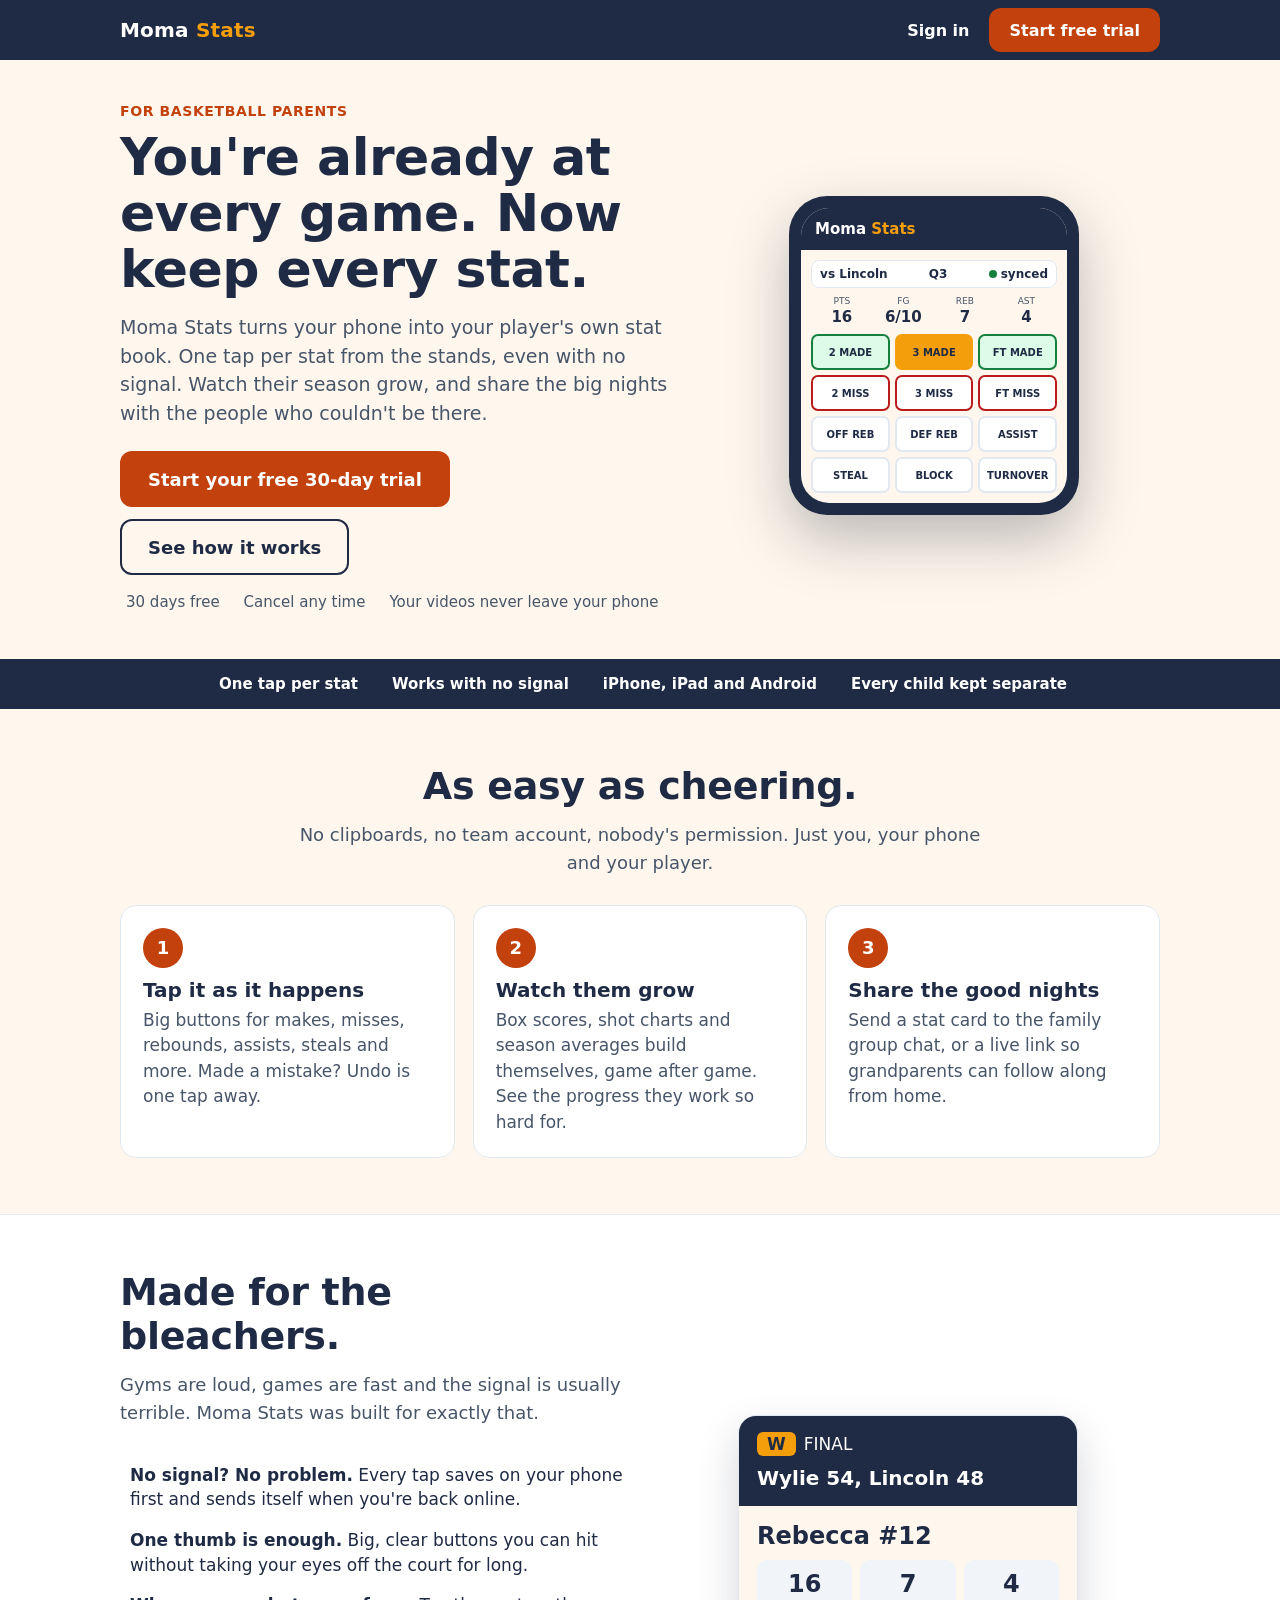
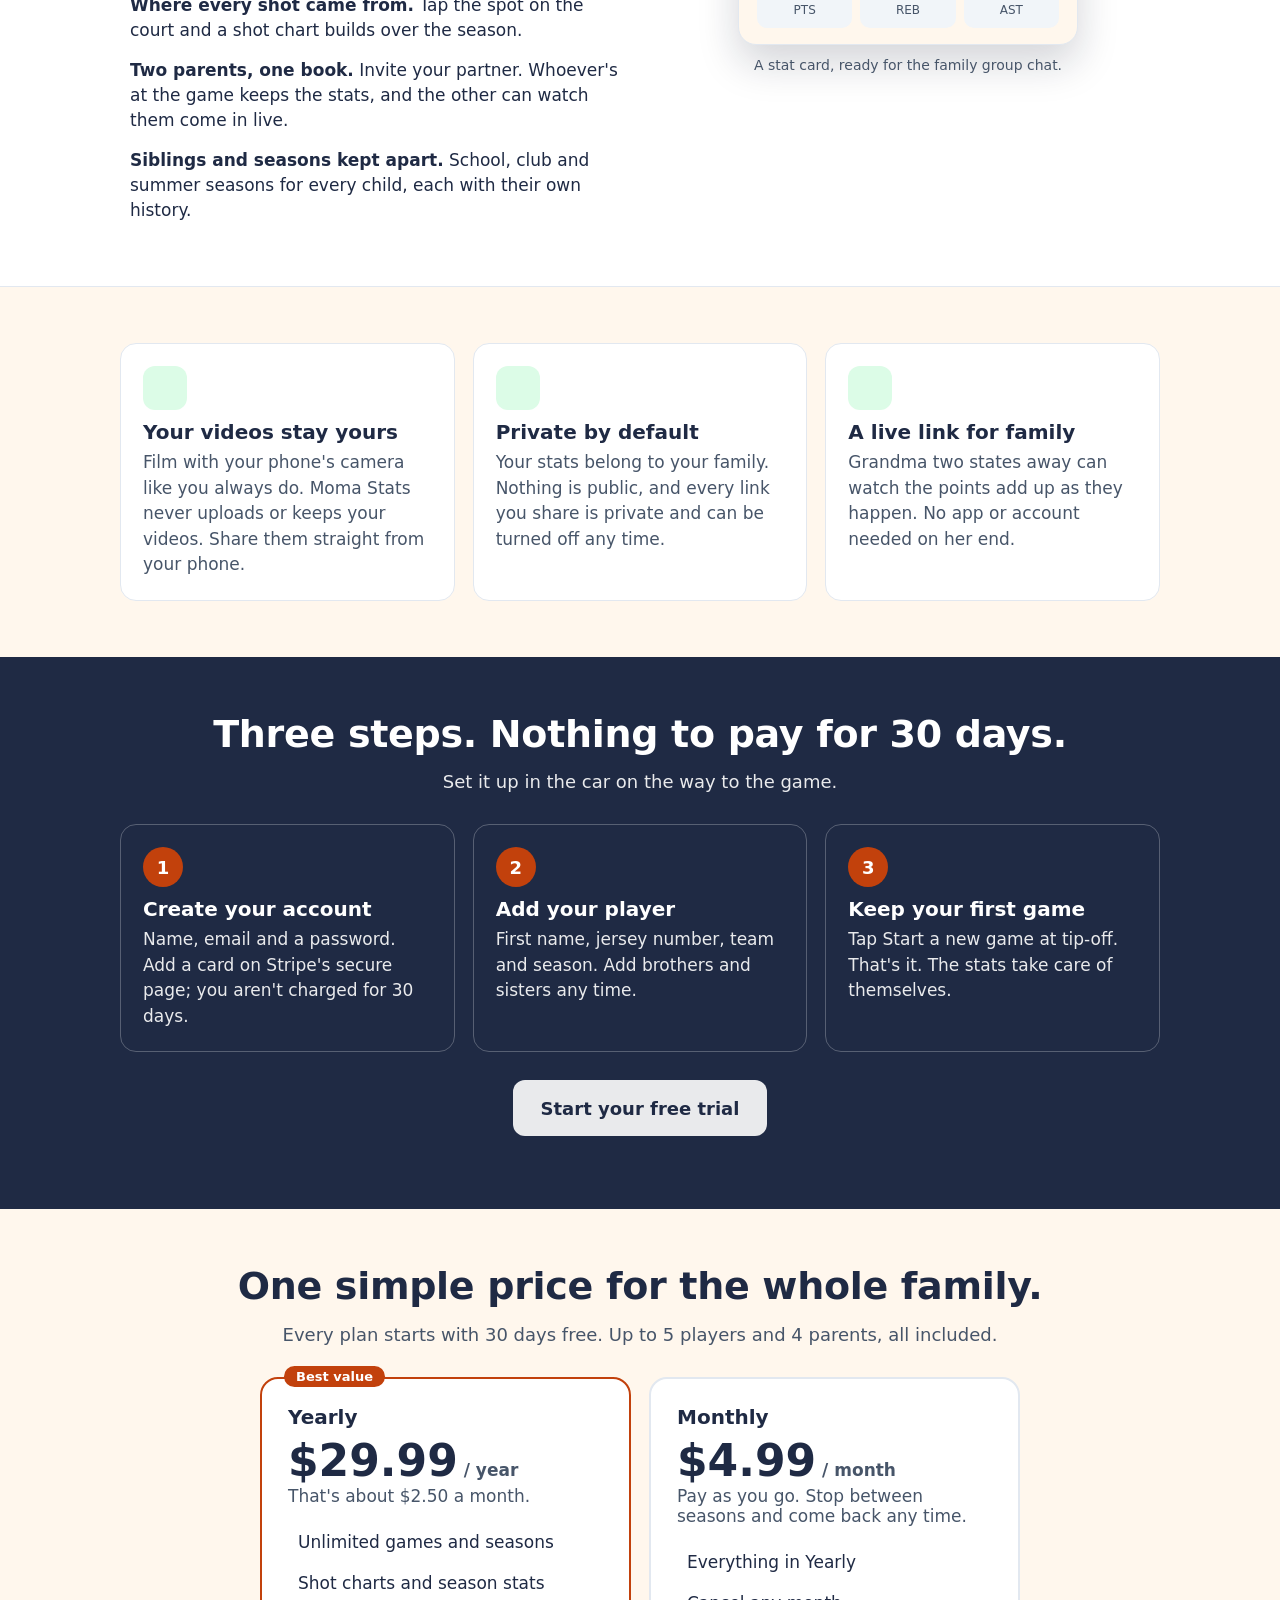
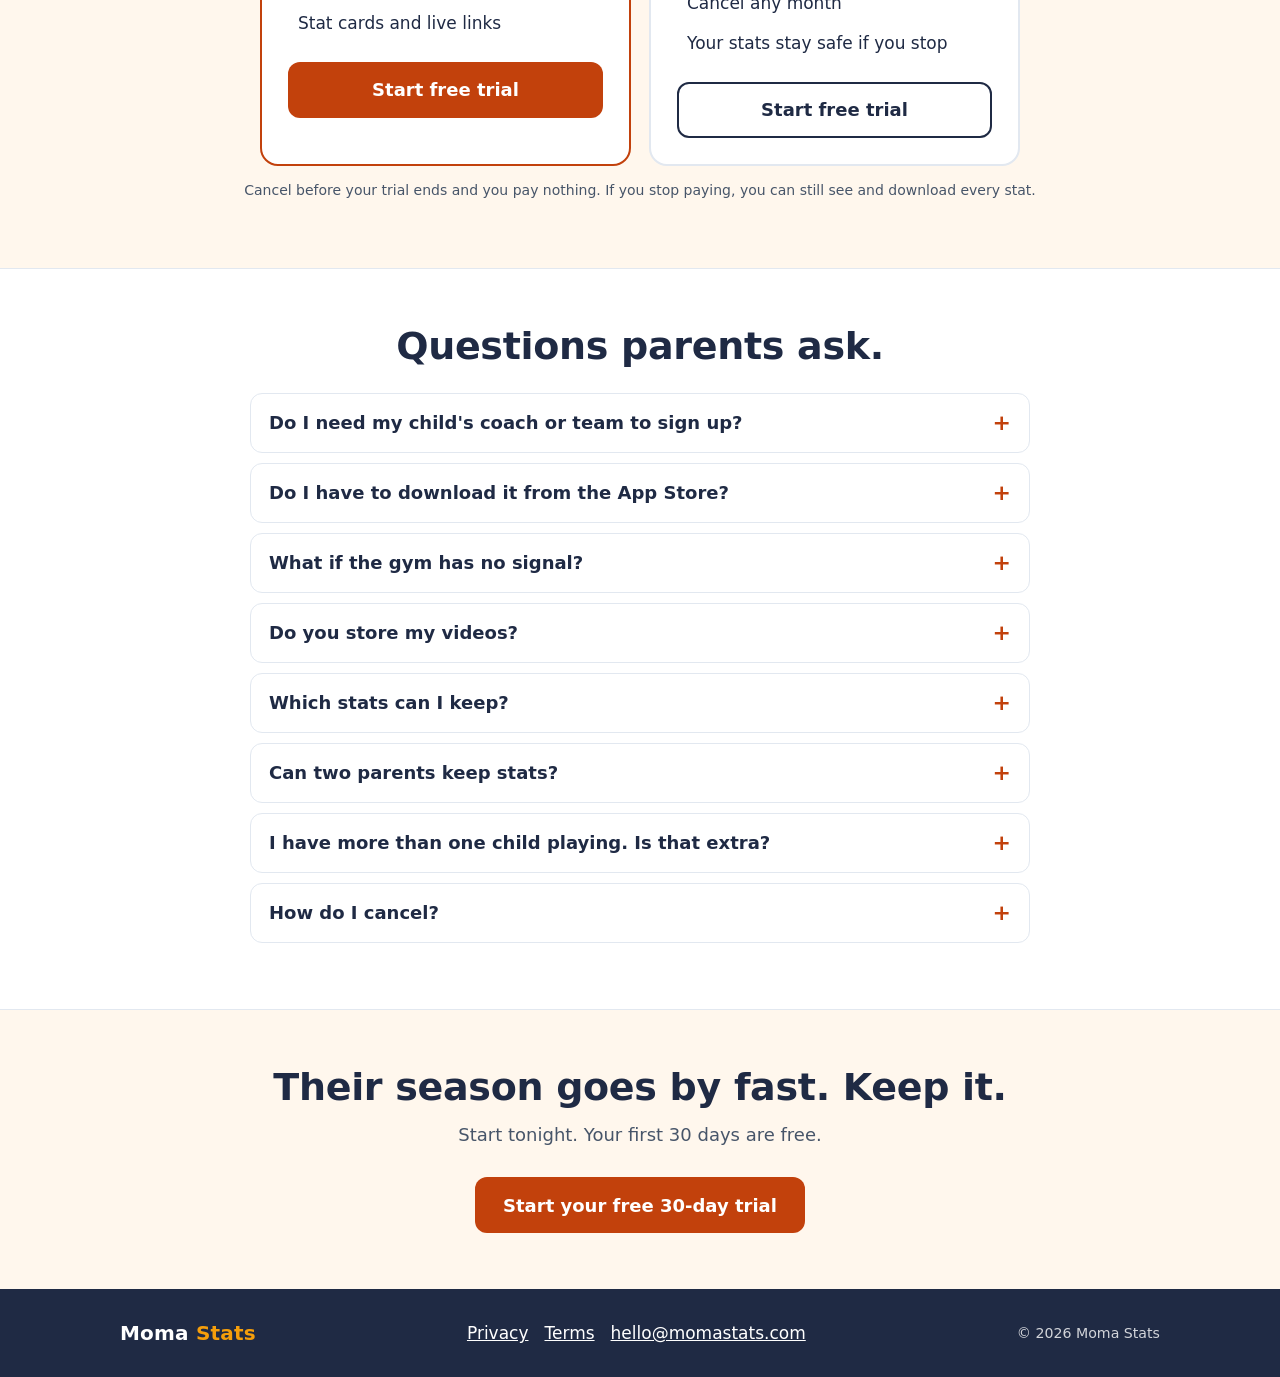
==== index.html @ ce0cec4e "Moma Stats sales page (pre-launch)" ====
<!doctype html>
<html lang="en">
<head>
  <meta charset="utf-8">
  <meta name="viewport" content="width=device-width, initial-scale=1, viewport-fit=cover">
  <title>Moma Stats - your player's basketball stats, kept from the stands</title>
  <meta name="description" content="Keep your player's basketball stats from the stands with one tap per stat, even with no signal. Watch their season grow and share the big nights with family. 30 days free.">
  <meta name="theme-color" content="#1F2A44">
  <meta property="og:title" content="Moma Stats - every game, every bucket, kept from the stands">
  <meta property="og:description" content="One tap per stat, works with no signal, and your videos never leave your phone. 30 days free.">
  <meta property="og:image" content="icons/icon-512.png">
  <link rel="icon" href="icons/icon.svg" type="image/svg+xml">
  <link rel="apple-touch-icon" href="icons/icon-180.png">
  <link rel="stylesheet" href="assets/bootstrap-icons/bootstrap-icons.css">
  <link id="msTheme" rel="stylesheet" href="css/theme-moma.css">
  <link rel="stylesheet" href="css/moma.css">
  <link rel="stylesheet" href="css/landing.css">
</head>
<body class="lp">
  
  <header class="lp-top">
    <div class="lp-wrap">
      <a class="ms-brand" href="index.html">Moma <span>Stats</span></a>
      <a class="lp-signin" href="soon.html">Sign in</a>
      <a class="lp-btn lp-btn-primary lp-trial" href="soon.html">Start free trial</a>
    </div>
  </header>

  <section class="lp-hero">
    <div class="lp-wrap lp-hero-grid">
      <div>
        <span class="lp-eyebrow">For basketball parents</span>
        <h1>You're already at every game. Now keep every stat.</h1>
        <p class="lp-sub">Moma Stats turns your phone into your player's own stat book. One tap per stat from the stands, even with no signal. Watch their season grow, and share the big nights with the people who couldn't be there.</p>
        <div class="lp-actions">
          <a class="lp-btn lp-btn-primary" href="soon.html">Start your free 30-day trial</a>
          <a class="lp-btn lp-btn-ghost" href="#how">See how it works</a>
        </div>
        <div class="lp-trust">
          <span><i class="bi bi-check-circle-fill"></i> 30 days free</span>
          <span><i class="bi bi-check-circle-fill"></i> Cancel any time</span>
          <span><i class="bi bi-check-circle-fill"></i> Your videos never leave your phone</span>
        </div>
      </div>
      <div aria-hidden="true">
        <div class="lp-phone">
          <div class="lp-screen">
            <div class="lp-bar">Moma <span>Stats</span></div>
            <div class="lp-in">
              <div class="lp-head"><span>vs Lincoln</span><span>Q3</span><span><i></i>synced</span></div>
              <div class="lp-line">
                <div><small>PTS</small><b>16</b></div><div><small>FG</small><b>6/10</b></div>
                <div><small>REB</small><b>7</b></div><div><small>AST</small><b>4</b></div>
              </div>
              <div class="lp-keys">
                <span class="m">2 MADE</span><span class="m hit">3 MADE</span><span class="m">FT MADE</span>
                <span class="x">2 MISS</span><span class="x">3 MISS</span><span class="x">FT MISS</span>
                <span>OFF REB</span><span>DEF REB</span><span>ASSIST</span>
                <span>STEAL</span><span>BLOCK</span><span>TURNOVER</span>
              </div>
            </div>
          </div>
        </div>
      </div>
    </div>
  </section>

  <section class="lp-strip" aria-label="Highlights">
    <div class="lp-wrap">
      <span><i class="bi bi-hand-index-thumb"></i>One tap per stat</span>
      <span><i class="bi bi-wifi-off"></i>Works with no signal</span>
      <span><i class="bi bi-phone"></i>iPhone, iPad and Android</span>
      <span><i class="bi bi-people"></i>Every child kept separate</span>
    </div>
  </section>

  <section class="lp-section" id="how">
    <div class="lp-wrap lp-center">
      <h2 class="lp-h2">As easy as cheering.</h2>
      <p class="lp-lead">No clipboards, no team account, nobody's permission. Just you, your phone and your player.</p>
      <div class="lp-grid3" style="text-align:left">
        <div class="lp-card"><span class="lp-num">1</span><h3>Tap it as it happens</h3><p>Big buttons for makes, misses, rebounds, assists, steals and more. Made a mistake? Undo is one tap away.</p></div>
        <div class="lp-card"><span class="lp-num">2</span><h3>Watch them grow</h3><p>Box scores, shot charts and season averages build themselves, game after game. See the progress they work so hard for.</p></div>
        <div class="lp-card"><span class="lp-num">3</span><h3>Share the good nights</h3><p>Send a stat card to the family group chat, or a live link so grandparents can follow along from home.</p></div>
      </div>
    </div>
  </section>

  <section class="lp-section lp-fog">
    <div class="lp-wrap lp-split">
      <div>
        <h2 class="lp-h2">Made for the bleachers.</h2>
        <p class="lp-lead">Gyms are loud, games are fast and the signal is usually terrible. Moma Stats was built for exactly that.</p>
        <ul class="lp-checks">
          <li><i class="bi bi-check-lg"></i><span><b>No signal? No problem.</b> Every tap saves on your phone first and sends itself when you're back online.</span></li>
          <li><i class="bi bi-check-lg"></i><span><b>One thumb is enough.</b> Big, clear buttons you can hit without taking your eyes off the court for long.</span></li>
          <li><i class="bi bi-check-lg"></i><span><b>Where every shot came from.</b> Tap the spot on the court and a shot chart builds over the season.</span></li>
          <li><i class="bi bi-check-lg"></i><span><b>Two parents, one book.</b> Invite your partner. Whoever's at the game keeps the stats, and the other can watch them come in live.</span></li>
          <li><i class="bi bi-check-lg"></i><span><b>Siblings and seasons kept apart.</b> School, club and summer seasons for every child, each with their own history.</span></li>
        </ul>
      </div>
      <div aria-hidden="true">
        <div class="lp-statcard">
          <div class="top"><span class="w">W</span>FINAL<div class="score">Wylie 54, Lincoln 48</div></div>
          <div class="body">
            <div class="name">Rebecca #12</div>
            <div class="tiles"><div><b>16</b><small>PTS</small></div><div><b>7</b><small>REB</small></div><div><b>4</b><small>AST</small></div></div>
          </div>
        </div>
        <p class="ms-small ms-muted lp-center" style="margin-top:12px">A stat card, ready for the family group chat.</p>
      </div>
    </div>
  </section>

  <section class="lp-section">
    <div class="lp-wrap lp-grid3">
      <div class="lp-card"><span class="lp-icon"><i class="bi bi-camera-video-off"></i></span><h3>Your videos stay yours</h3><p>Film with your phone's camera like you always do. Moma Stats never uploads or keeps your videos. Share them straight from your phone.</p></div>
      <div class="lp-card"><span class="lp-icon"><i class="bi bi-lock"></i></span><h3>Private by default</h3><p>Your stats belong to your family. Nothing is public, and every link you share is private and can be turned off any time.</p></div>
      <div class="lp-card"><span class="lp-icon"><i class="bi bi-broadcast"></i></span><h3>A live link for family</h3><p>Grandma two states away can watch the points add up as they happen. No app or account needed on her end.</p></div>
    </div>
  </section>

  <section class="lp-section lp-dark">
    <div class="lp-wrap lp-center">
      <h2 class="lp-h2">Three steps. Nothing to pay for 30 days.</h2>
      <p class="lp-lead">Set it up in the car on the way to the game.</p>
      <div class="lp-grid3" style="text-align:left">
        <div class="lp-card" style="background:transparent;border-color:rgba(255,255,255,.25)"><span class="lp-num">1</span><h3>Create your account</h3><p>Name, email and a password. Add a card on Stripe's secure page; you aren't charged for 30 days.</p></div>
        <div class="lp-card" style="background:transparent;border-color:rgba(255,255,255,.25)"><span class="lp-num">2</span><h3>Add your player</h3><p>First name, jersey number, team and season. Add brothers and sisters any time.</p></div>
        <div class="lp-card" style="background:transparent;border-color:rgba(255,255,255,.25)"><span class="lp-num">3</span><h3>Keep your first game</h3><p>Tap Start a new game at tip-off. That's it. The stats take care of themselves.</p></div>
      </div>
      <p style="margin-top:28px"><a class="lp-btn lp-btn-light" href="soon.html">Start your free trial</a></p>
    </div>
  </section>

  <section class="lp-section" id="pricing">
    <div class="lp-wrap lp-center">
      <h2 class="lp-h2">One simple price for the whole family.</h2>
      <p class="lp-lead">Every plan starts with 30 days free. Up to 5 players and 4 parents, all included.</p>
      <div class="lp-plans" style="text-align:left">
        <div class="lp-plan best">
          <span class="tag">Best value</span>
          <h3 style="margin:0;font-size:20px;font-weight:800">Yearly</h3>
          <p class="price">$29.99<small> / year</small></p>
          <p class="per">That's about $2.50 a month.</p>
          <ul class="lp-checks">
            <li><i class="bi bi-check-lg"></i>Unlimited games and seasons</li>
            <li><i class="bi bi-check-lg"></i>Shot charts and season stats</li>
            <li><i class="bi bi-check-lg"></i>Stat cards and live links</li>
          </ul>
          <a class="lp-btn lp-btn-primary" href="soon.html">Start free trial</a>
        </div>
        <div class="lp-plan">
          <h3 style="margin:0;font-size:20px;font-weight:800">Monthly</h3>
          <p class="price">$4.99<small> / month</small></p>
          <p class="per">Pay as you go. Stop between seasons and come back any time.</p>
          <ul class="lp-checks">
            <li><i class="bi bi-check-lg"></i>Everything in Yearly</li>
            <li><i class="bi bi-check-lg"></i>Cancel any month</li>
            <li><i class="bi bi-check-lg"></i>Your stats stay safe if you stop</li>
          </ul>
          <a class="lp-btn lp-btn-ghost" href="soon.html">Start free trial</a>
        </div>
      </div>
      <p class="ms-small ms-muted" style="margin-top:16px">Cancel before your trial ends and you pay nothing. If you stop paying, you can still see and download every stat.</p>
    </div>
  </section>

  <section class="lp-section lp-fog" id="faq">
    <div class="lp-wrap">
      <h2 class="lp-h2 lp-center">Questions parents ask.</h2>
      <div class="lp-faq" style="margin-top:24px">
        <details><summary>Do I need my child's coach or team to sign up?</summary><p>No. Moma Stats is your family's own record of your player. There's no team account, and nothing goes to the team or the coach unless you choose to share it.</p></details>
        <details><summary>Do I have to download it from the App Store?</summary><p>No. Open momastats.com on your phone and add it to your home screen; it then opens like any other app, on iPhone, iPad and Android. We show you how, step by step, when you sign up.</p></details>
        <details><summary>What if the gym has no signal?</summary><p>Keep tapping. Every stat saves on your phone right away and sends itself as soon as you're back online. You can even start a new game with no signal.</p></details>
        <details><summary>Do you store my videos?</summary><p>Never. Your videos stay on your phone. When you want to share one, it goes straight from your phone to whoever you send it to. You can also paste a link to a video you posted on your own YouTube.</p></details>
        <details><summary>Which stats can I keep?</summary><p>Points, made and missed 2s, 3s and free throws, where each shot came from, offensive and defensive rebounds, assists, steals, blocks, turnovers and fouls. Moma Stats works out the percentages and season averages for you.</p></details>
        <details><summary>Can two parents keep stats?</summary><p>Yes. Invite your partner, or a grandparent, at no extra cost. One phone keeps the stats at each game so nothing is counted twice, and everyone else can watch live.</p></details>
        <details><summary>I have more than one child playing. Is that extra?</summary><p>No. Up to 5 players are included, each with their own seasons and history.</p></details>
        <details><summary>How do I cancel?</summary><p>Any time, from Account in the menu; it takes about a minute. Cancel during the free trial and you're never charged.</p></details>
      </div>
    </div>
  </section>

  <section class="lp-section lp-center">
    <div class="lp-wrap">
      <h2 class="lp-h2">Their season goes by fast. Keep it.</h2>
      <p class="lp-lead">Start tonight. Your first 30 days are free.</p>
      <a class="lp-btn lp-btn-primary" href="soon.html">Start your free 30-day trial</a>
    </div>
  </section>

  <footer class="lp-footer">
    <div class="lp-wrap">
      <span class="ms-brand">Moma <span>Stats</span></span>
      <div class="links">
        <a href="privacy.html">Privacy</a>
        <a href="terms.html">Terms</a>
        <a href="mailto:hello@momastats.com">hello@momastats.com</a>
      </div>
      <small>&copy; 2026 Moma Stats</small>
    </div>
  </footer>

</body>
</html>
---- css/theme-moma.css ----
:root {
  --ms-ink: #1F2A44;          
  --ms-on-ink: #FFFFFF;
  --ms-primary: #C2410C;      
  --ms-on-primary: #FFFFFF;
  --ms-made: #15803D;         
  --ms-made-soft: #DCFCE7;
  --ms-miss: #B91C1C;         
  --ms-miss-soft: #FFFFFF;
  --ms-accent: #F59E0B;       
  --ms-on-accent: #1F2A44;
  --ms-bg: #FFF7ED;           
  --ms-surface: #FFFFFF;      
  --ms-muted: #475569;        
  --ms-line: #E2E8F0;         
  --ms-tool: #F1F5F9;         
  --ms-court: #FDF2E4;        
  --ms-court-line: #9A6B3F;   
  --ms-font: "Segoe UI", system-ui, -apple-system, Roboto, Arial, sans-serif;
}
---- css/moma.css ----
html { -webkit-text-size-adjust: 100%; }
body {
  font-family: var(--ms-font);
  font-size: 17px;
  background: var(--ms-bg);
  color: var(--ms-ink);
  margin: 0;
  min-height: 100vh;
  padding-bottom: env(safe-area-inset-bottom);
}
a { color: var(--ms-primary); }


.ms-header {
  position: sticky; top: 0; z-index: 20;
  background: var(--ms-ink); color: var(--ms-on-ink);
  display: flex; align-items: center; gap: 12px;
  padding: calc(10px + env(safe-area-inset-top)) 16px 10px;
}
.ms-brand { font-weight: 700; font-size: 20px; letter-spacing: 0.2px; color: var(--ms-on-ink); text-decoration: none; }
.ms-brand span { color: var(--ms-accent); }
.ms-header .ms-spacer { flex: 1; }
.ms-header button, .ms-header a.ms-icon {
  background: transparent; border: 0; color: var(--ms-on-ink); font-size: 22px; padding: 4px 6px; line-height: 1;
}


.ms-sticky { position: sticky; top: 0; z-index: 20; }
.ms-sticky .ms-header { position: static; }
.ms-pickbar {
  background: var(--ms-surface); border-bottom: 1px solid var(--ms-line);
  padding: 8px 16px; display: flex; gap: 10px; justify-content: center;
}
.ms-pickbar > div { flex: 1; max-width: 344px; }
.ms-pickbar label { display: block; font-size: 12px; font-weight: 600; color: var(--ms-muted); margin-bottom: 2px; }
.ms-pickbar select, .ms-pickbar .ms-pickname {
  width: 100%; min-height: 44px; font-size: 17px; font-weight: 700; padding: 6px 10px;
  border: 1px solid var(--ms-line); border-radius: 10px; background: var(--ms-surface); color: var(--ms-ink);
}
.ms-pickbar .ms-pickname { display: flex; align-items: center; }


.ms-main { max-width: 720px; margin: 0 auto; padding: 16px; }
.ms-card {
  background: var(--ms-surface); border: 1px solid var(--ms-line); border-radius: 12px;
  padding: 16px; margin-bottom: 16px;
}
.ms-card h2 { font-size: 19px; font-weight: 700; margin: 0 0 12px; }
.ms-muted { color: var(--ms-muted); }
.ms-small { font-size: 14px; }


.ms-btn {
  display: inline-flex; align-items: center; justify-content: center; gap: 8px;
  min-height: 56px; padding: 0 20px; border-radius: 10px; border: 2px solid transparent;
  font-size: 17px; font-weight: 700; cursor: pointer; text-decoration: none; width: 100%;
  background: var(--ms-primary); color: var(--ms-on-primary);
}
.ms-btn:disabled { opacity: 0.55; }
.ms-btn-quiet { background: var(--ms-tool); color: var(--ms-ink); border-color: var(--ms-line); }
.ms-btn-ink { background: var(--ms-ink); color: var(--ms-on-ink); }
.ms-field { margin-bottom: 14px; }
.ms-field label { display: block; font-weight: 600; margin-bottom: 6px; }
.ms-field input, .ms-field select {
  width: 100%; min-height: 52px; font-size: 17px; padding: 10px 12px;
  border: 1px solid var(--ms-line); border-radius: 10px; background: var(--ms-surface); color: var(--ms-ink);
}
.ms-field input:focus, .ms-field select:focus { outline: 3px solid var(--ms-accent); outline-offset: 1px; }
.ms-check { display: flex; align-items: center; gap: 12px; min-height: 48px; font-weight: 600; }
.ms-check input { width: 22px; height: 22px; flex: none; }
.ms-error { color: var(--ms-miss); font-weight: 600; margin: 8px 0; min-height: 1em; }
.ms-row { display: flex; gap: 12px; }
.ms-row > * { flex: 1; }


.ms-list { list-style: none; padding: 0; margin: 0; }
.ms-list li { border-top: 1px solid var(--ms-line); }
.ms-list li:first-child { border-top: 0; }
.ms-list a, .ms-list button.ms-li {
  display: flex; align-items: center; gap: 12px; width: 100%; min-height: 60px;
  padding: 8px 4px; text-decoration: none; color: var(--ms-ink); background: none; border: 0; text-align: left; font-size: 17px;
}
.ms-list .ms-li-main { flex: 1; }
.ms-list .ms-li-sub { display: block; font-size: 14px; color: var(--ms-muted); }
.ms-chip {
  display: inline-block; font-size: 13px; font-weight: 700; padding: 2px 8px; border-radius: 999px;
  background: var(--ms-tool); color: var(--ms-ink);
}
.ms-chip-live { background: var(--ms-accent); color: var(--ms-on-accent); }
.ms-chip-win { background: var(--ms-made); color: var(--ms-on-primary); }
.ms-chip-loss { background: var(--ms-muted); color: var(--ms-on-primary); }


.ms-gamelist { max-height: 610px; overflow-y: auto; -webkit-overflow-scrolling: touch; overscroll-behavior: contain; }
.ms-search { width: 100%; min-height: 48px; font-size: 17px; padding: 8px 12px; margin-bottom: 8px;
  border: 1px solid var(--ms-line); border-radius: 10px; background: var(--ms-surface); color: var(--ms-ink); }


.ms-stats { width: 100%; border-collapse: collapse; font-size: 15px; }
.ms-stats th, .ms-stats td { padding: 8px 6px; border-bottom: 1px solid var(--ms-line); text-align: right; }
.ms-stats th:first-child, .ms-stats td:first-child { text-align: left; }
.ms-stats th { color: var(--ms-muted); font-weight: 600; font-size: 13px; }
.ms-tiles { display: grid; grid-template-columns: repeat(3, 1fr); gap: 8px; }
.ms-tile { background: var(--ms-tool); border-radius: 10px; padding: 10px 8px; text-align: center; }
.ms-tile b { display: block; font-size: 22px; }
.ms-tile span { font-size: 13px; color: var(--ms-muted); }


body.ms-game { overscroll-behavior: none; touch-action: manipulation; user-select: none; -webkit-user-select: none; }
.ms-game .ms-main { padding: 10px 12px; }
.ms-gamehead {
  display: flex; align-items: center; gap: 10px; background: var(--ms-surface);
  border: 1px solid var(--ms-line); border-radius: 10px; padding: 10px 12px; margin-bottom: 8px;
}
.ms-gamehead .ms-opp { font-weight: 700; flex: 1; }
.ms-gamehead .ms-q { font-weight: 700; }
.ms-sync { display: inline-flex; align-items: center; gap: 6px; font-size: 14px; color: var(--ms-muted); }
.ms-sync i { width: 10px; height: 10px; border-radius: 50%; display: inline-block; background: var(--ms-made); }
.ms-sync.ms-waiting i { background: var(--ms-accent); }
.ms-liveline { display: grid; grid-template-columns: repeat(6, 1fr); text-align: center; margin: 4px 0 8px; }
.ms-liveline div { border-left: 1px solid var(--ms-line); padding: 2px 0; }
.ms-liveline div:first-child { border-left: 0; }
.ms-liveline span { display: block; font-size: 12px; color: var(--ms-muted); }
.ms-liveline b { font-size: 19px; }
.ms-lastaction {
  display: flex; align-items: center; gap: 10px; border: 1px solid var(--ms-line); background: var(--ms-surface);
  border-radius: 10px; padding: 6px 6px 6px 12px; margin-bottom: 10px; min-height: 52px;
}
.ms-lastaction span { flex: 1; font-size: 16px; }
.ms-lastaction button { min-height: 40px; width: auto; padding: 0 16px; font-size: 16px; }
.ms-grid { display: grid; grid-template-columns: repeat(3, 1fr); gap: 8px; }
.ms-grid button {
  min-height: 64px; border-radius: 10px; font-size: 16px; font-weight: 800; letter-spacing: 0.3px;
  border: 2px solid var(--ms-line); background: var(--ms-surface); color: var(--ms-ink);
  transition: transform 60ms ease-out;
}
.ms-grid button.ms-made { background: var(--ms-made-soft); border-color: var(--ms-made); }
.ms-grid button.ms-miss { background: var(--ms-miss-soft); border-color: var(--ms-miss); }
.ms-grid button.ms-tool { background: var(--ms-tool); font-size: 14px; }
.ms-grid button.ms-flash { transform: scale(0.95); background: var(--ms-accent); color: var(--ms-on-accent); }
.ms-readonly-note { background: var(--ms-accent); color: var(--ms-on-accent); border-radius: 10px; padding: 10px 12px; margin-bottom: 10px; font-weight: 600; }


.ms-sheet-back { position: fixed; inset: 0; background: rgba(15, 23, 42, 0.45); z-index: 40; display: none; }
.ms-sheet {
  position: fixed; left: 0; right: 0; bottom: 0; z-index: 41; background: var(--ms-surface);
  border-radius: 16px 16px 0 0; padding: 12px 16px calc(16px + env(safe-area-inset-bottom));
  max-width: 560px; margin: 0 auto; display: none;
}
.ms-sheet.ms-open, .ms-sheet-back.ms-open { display: block; }
.ms-sheet .ms-saved { background: var(--ms-made-soft); border: 2px solid var(--ms-made); border-radius: 8px; text-align: center; font-weight: 700; padding: 6px; }
.ms-sheet p { text-align: center; margin: 8px 0; }
.ms-court { width: 100%; height: auto; display: block; touch-action: none; }
.ms-court .ms-floor { fill: var(--ms-court); }
.ms-court .ms-lines { fill: none; stroke: var(--ms-court-line); stroke-width: 2; }
.ms-court .ms-shot-made { fill: var(--ms-made); }
.ms-court .ms-shot-miss { fill: none; stroke: var(--ms-miss); stroke-width: 3; }
---- css/landing.css ----
.lp { --lp-max: 1080px; overflow-x: hidden; }

.lp *, .lp *::before, .lp *::after { box-sizing: border-box; }
.lp h1, .lp h2, .lp h3 { overflow-wrap: break-word; }
.lp-wrap { max-width: var(--lp-max); margin: 0 auto; padding: 0 20px; }


.lp-top { position: sticky; top: 0; z-index: 30; background: var(--ms-ink); }
.lp-top .lp-wrap { display: flex; align-items: center; gap: 12px; min-height: 60px; padding-top: env(safe-area-inset-top); }
.lp-top .ms-brand { flex: 1; }
.lp-top a.lp-signin { color: var(--ms-on-ink); text-decoration: none; font-weight: 600; font-size: 16px; padding: 8px; }
.lp-top a.lp-trial { display: none; }
@media (min-width: 720px) {
  .lp-top a.lp-trial { display: inline-flex; width: auto; min-height: 44px; padding: 0 18px; font-size: 16px; }
}


.lp-btn { display: inline-flex; align-items: center; justify-content: center; gap: 8px; min-height: 56px; padding: 0 26px;
  border-radius: 12px; font-size: 18px; font-weight: 800; text-decoration: none; border: 2px solid transparent; }
.lp-btn-primary { background: var(--ms-primary); color: var(--ms-on-primary); }
.lp-btn-ghost { background: transparent; color: var(--ms-ink); border-color: var(--ms-ink); }
.lp-btn-light { background: var(--ms-surface); color: var(--ms-ink); }


.lp-hero { padding: 40px 0 48px; }
.lp-hero-grid { display: grid; gap: 36px; align-items: center; }
@media (min-width: 900px) { .lp-hero-grid { grid-template-columns: 1.1fr 0.9fr; } }
.lp-eyebrow { display: inline-block; font-size: 14px; font-weight: 800; letter-spacing: 0.6px; text-transform: uppercase;
  color: var(--ms-primary); margin-bottom: 10px; }
.lp-hero h1 { font-size: clamp(34px, 6vw, 52px); line-height: 1.08; font-weight: 800; margin: 0 0 16px; letter-spacing: -0.5px; }
.lp-hero p.lp-sub { font-size: 19px; line-height: 1.5; color: var(--ms-muted); margin: 0 0 24px; max-width: 34em; }
.lp-actions { display: flex; flex-wrap: wrap; gap: 12px; }
.lp-trust { display: flex; flex-wrap: wrap; gap: 8px 18px; margin-top: 18px; font-size: 15px; color: var(--ms-muted); }
.lp-trust span { display: inline-flex; align-items: center; gap: 6px; }
.lp-trust i { color: var(--ms-made); }


.lp-phone { width: 290px; max-width: 100%; margin: 0 auto; background: var(--ms-ink); border-radius: 38px; padding: 12px;
  box-shadow: 0 24px 60px rgba(15, 23, 42, 0.28); }
.lp-screen { background: var(--ms-bg); border-radius: 28px; overflow: hidden; }
.lp-screen .lp-bar { background: var(--ms-ink); color: var(--ms-on-ink); font-weight: 800; font-size: 15px; padding: 12px 14px; }
.lp-screen .lp-bar span { color: var(--ms-accent); }
.lp-screen .lp-in { padding: 10px; }
.lp-head { display: flex; justify-content: space-between; align-items: center; background: var(--ms-surface); border: 1px solid var(--ms-line);
  border-radius: 8px; padding: 6px 8px; font-size: 12px; font-weight: 700; }
.lp-head i { display: inline-block; width: 8px; height: 8px; border-radius: 50%; background: var(--ms-made); margin-right: 4px; }
.lp-line { display: grid; grid-template-columns: repeat(4, 1fr); text-align: center; margin: 8px 0; }
.lp-line small { display: block; font-size: 9px; color: var(--ms-muted); }
.lp-line b { font-size: 15px; }
.lp-keys { display: grid; grid-template-columns: repeat(3, 1fr); gap: 5px; }
.lp-keys span { display: flex; align-items: center; justify-content: center; min-height: 36px; border-radius: 7px; font-size: 10px; font-weight: 800;
  border: 2px solid var(--ms-line); background: var(--ms-surface); }
.lp-keys .m { background: var(--ms-made-soft); border-color: var(--ms-made); }
.lp-keys .x { border-color: var(--ms-miss); }
.lp-keys .hit { background: var(--ms-accent); border-color: var(--ms-accent); }


.lp-strip { background: var(--ms-ink); color: var(--ms-on-ink); }
.lp-strip .lp-wrap { display: flex; flex-wrap: wrap; justify-content: center; gap: 10px 28px; padding-top: 16px; padding-bottom: 16px; font-weight: 700; font-size: 15px; }
.lp-strip i { color: var(--ms-accent); margin-right: 6px; }


.lp-section { padding: 56px 0; }
.lp-fog { background: var(--ms-surface); border-top: 1px solid var(--ms-line); border-bottom: 1px solid var(--ms-line); }
.lp-dark { background: var(--ms-ink); color: var(--ms-on-ink); }
.lp-dark .lp-muted, .lp-dark p, .lp-dark .lp-card p, .lp-dark .lp-lead { color: var(--ms-on-ink); opacity: 0.9; }
.lp-h2 { font-size: clamp(28px, 4.5vw, 38px); line-height: 1.15; font-weight: 800; margin: 0 0 12px; letter-spacing: -0.3px; }
.lp-lead { font-size: 18px; line-height: 1.55; color: var(--ms-muted); max-width: 40em; margin: 0 0 28px; }
.lp-center { text-align: center; }
.lp-center .lp-lead { margin-left: auto; margin-right: auto; }

.lp-grid3 { display: grid; gap: 18px; }
@media (min-width: 760px) { .lp-grid3 { grid-template-columns: repeat(3, 1fr); } }
.lp-grid2 { display: grid; gap: 18px; }
@media (min-width: 760px) { .lp-grid2 { grid-template-columns: repeat(2, 1fr); } }

.lp-card { background: var(--ms-surface); border: 1px solid var(--ms-line); border-radius: 16px; padding: 22px; }
.lp-fog .lp-card { background: var(--ms-bg); }
.lp-card h3 { font-size: 20px; font-weight: 800; margin: 10px 0 6px; }
.lp-card p { margin: 0; color: var(--ms-muted); line-height: 1.5; }
.lp-num { display: inline-flex; align-items: center; justify-content: center; width: 40px; height: 40px; border-radius: 50%;
  background: var(--ms-primary); color: var(--ms-on-primary); font-weight: 800; font-size: 18px; }
.lp-icon { display: inline-flex; align-items: center; justify-content: center; width: 44px; height: 44px; border-radius: 12px;
  background: var(--ms-made-soft); color: var(--ms-made); font-size: 22px; }


.lp-split { display: grid; gap: 32px; align-items: center; }
@media (min-width: 860px) { .lp-split { grid-template-columns: 1fr 1fr; } }
.lp-checks { list-style: none; padding: 0; margin: 0; }
.lp-checks li { display: flex; gap: 10px; padding: 8px 0; font-size: 17px; line-height: 1.45; }
.lp-checks i { color: var(--ms-made); font-size: 20px; flex: none; }


.lp-statcard { max-width: 340px; margin: 0 auto; border-radius: 18px; overflow: hidden; border: 1px solid var(--ms-line);
  box-shadow: 0 18px 40px rgba(15, 23, 42, 0.18); background: var(--ms-bg); }
.lp-statcard .top { background: var(--ms-ink); color: var(--ms-on-ink); padding: 16px 18px; }
.lp-statcard .w { display: inline-block; background: var(--ms-accent); color: var(--ms-on-accent); font-weight: 800; border-radius: 6px; padding: 2px 10px; margin-right: 8px; }
.lp-statcard .score { font-size: 20px; font-weight: 800; margin-top: 10px; }
.lp-statcard .body { padding: 16px 18px; }
.lp-statcard .name { font-size: 24px; font-weight: 800; margin-bottom: 10px; }
.lp-statcard .tiles { display: grid; grid-template-columns: repeat(3, 1fr); gap: 8px; }
.lp-statcard .tiles div { background: var(--ms-tool); border-radius: 10px; text-align: center; padding: 10px 4px; }
.lp-statcard .tiles b { display: block; font-size: 24px; }
.lp-statcard .tiles small { color: var(--ms-muted); font-size: 12px; }


.lp-plans { display: grid; gap: 18px; max-width: 760px; margin: 0 auto; }
@media (min-width: 720px) { .lp-plans { grid-template-columns: 1fr 1fr; } }
.lp-plan { background: var(--ms-surface); border: 2px solid var(--ms-line); border-radius: 18px; padding: 26px; position: relative; }
.lp-plan.best { border-color: var(--ms-primary); }
.lp-plan .tag { position: absolute; top: -13px; left: 22px; background: var(--ms-primary); color: var(--ms-on-primary);
  font-size: 13px; font-weight: 800; border-radius: 999px; padding: 3px 12px; }
.lp-plan .price { font-size: 44px; font-weight: 800; margin: 6px 0 0; }
.lp-plan .price small { font-size: 17px; font-weight: 600; color: var(--ms-muted); }
.lp-plan .per { color: var(--ms-muted); margin: 0 0 16px; }
.lp-plan .lp-btn { width: 100%; margin-top: 18px; }


.lp-faq { max-width: 780px; margin: 0 auto; }
.lp-faq details { background: var(--ms-surface); border: 1px solid var(--ms-line); border-radius: 12px; margin-bottom: 10px; padding: 4px 18px; }
.lp-faq summary { cursor: pointer; font-weight: 700; font-size: 18px; padding: 14px 0; list-style: none; display: flex; justify-content: space-between; gap: 12px; }
.lp-faq summary::-webkit-details-marker { display: none; }
.lp-faq summary::after { content: "+"; color: var(--ms-primary); font-size: 22px; line-height: 1; }
.lp-faq details[open] summary::after { content: "-"; }
.lp-faq p { margin: 0 0 16px; color: var(--ms-muted); line-height: 1.55; }


.lp-footer { background: var(--ms-ink); color: var(--ms-on-ink); padding: 32px 0 calc(32px + env(safe-area-inset-bottom)); }
.lp-footer .lp-wrap { display: flex; flex-wrap: wrap; gap: 12px 24px; align-items: center; justify-content: space-between; }
.lp-footer a { color: var(--ms-on-ink); }
.lp-footer .links { display: flex; flex-wrap: wrap; gap: 16px; }
.lp-footer small { opacity: 0.8; }
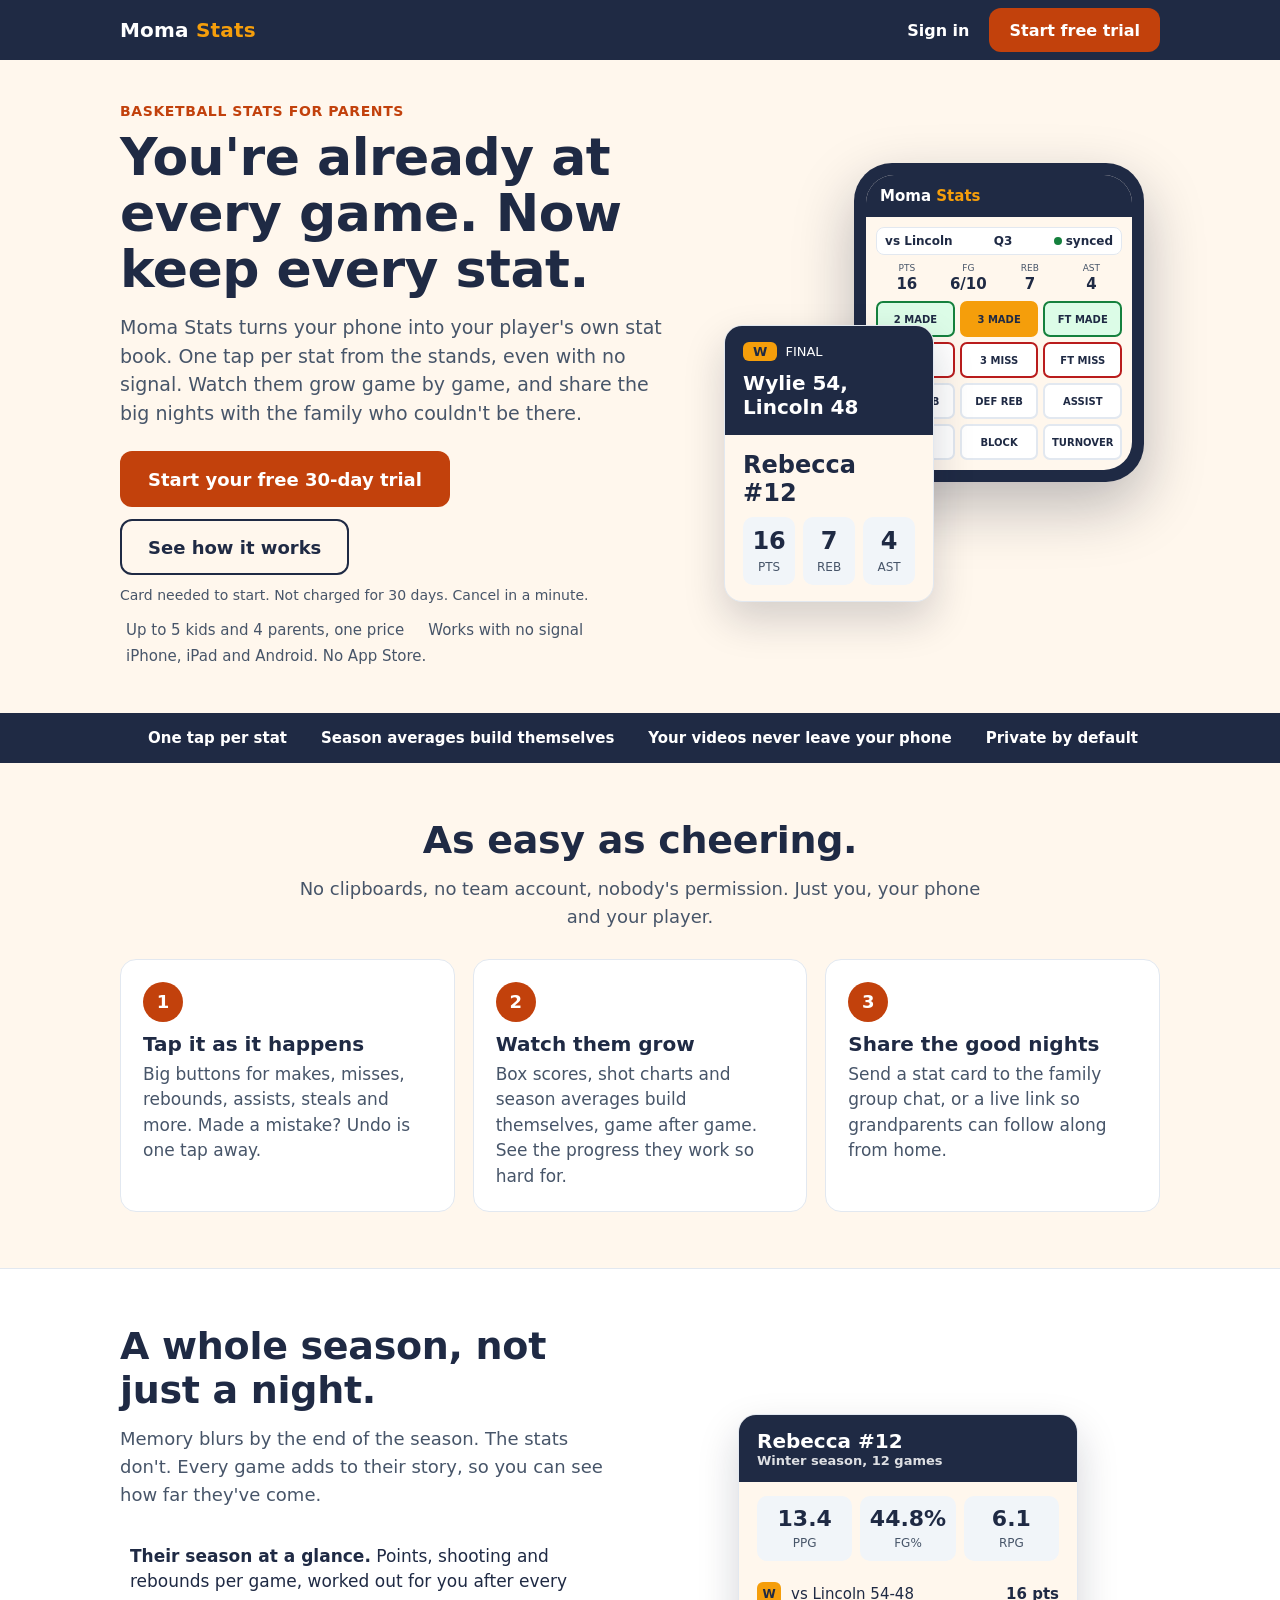
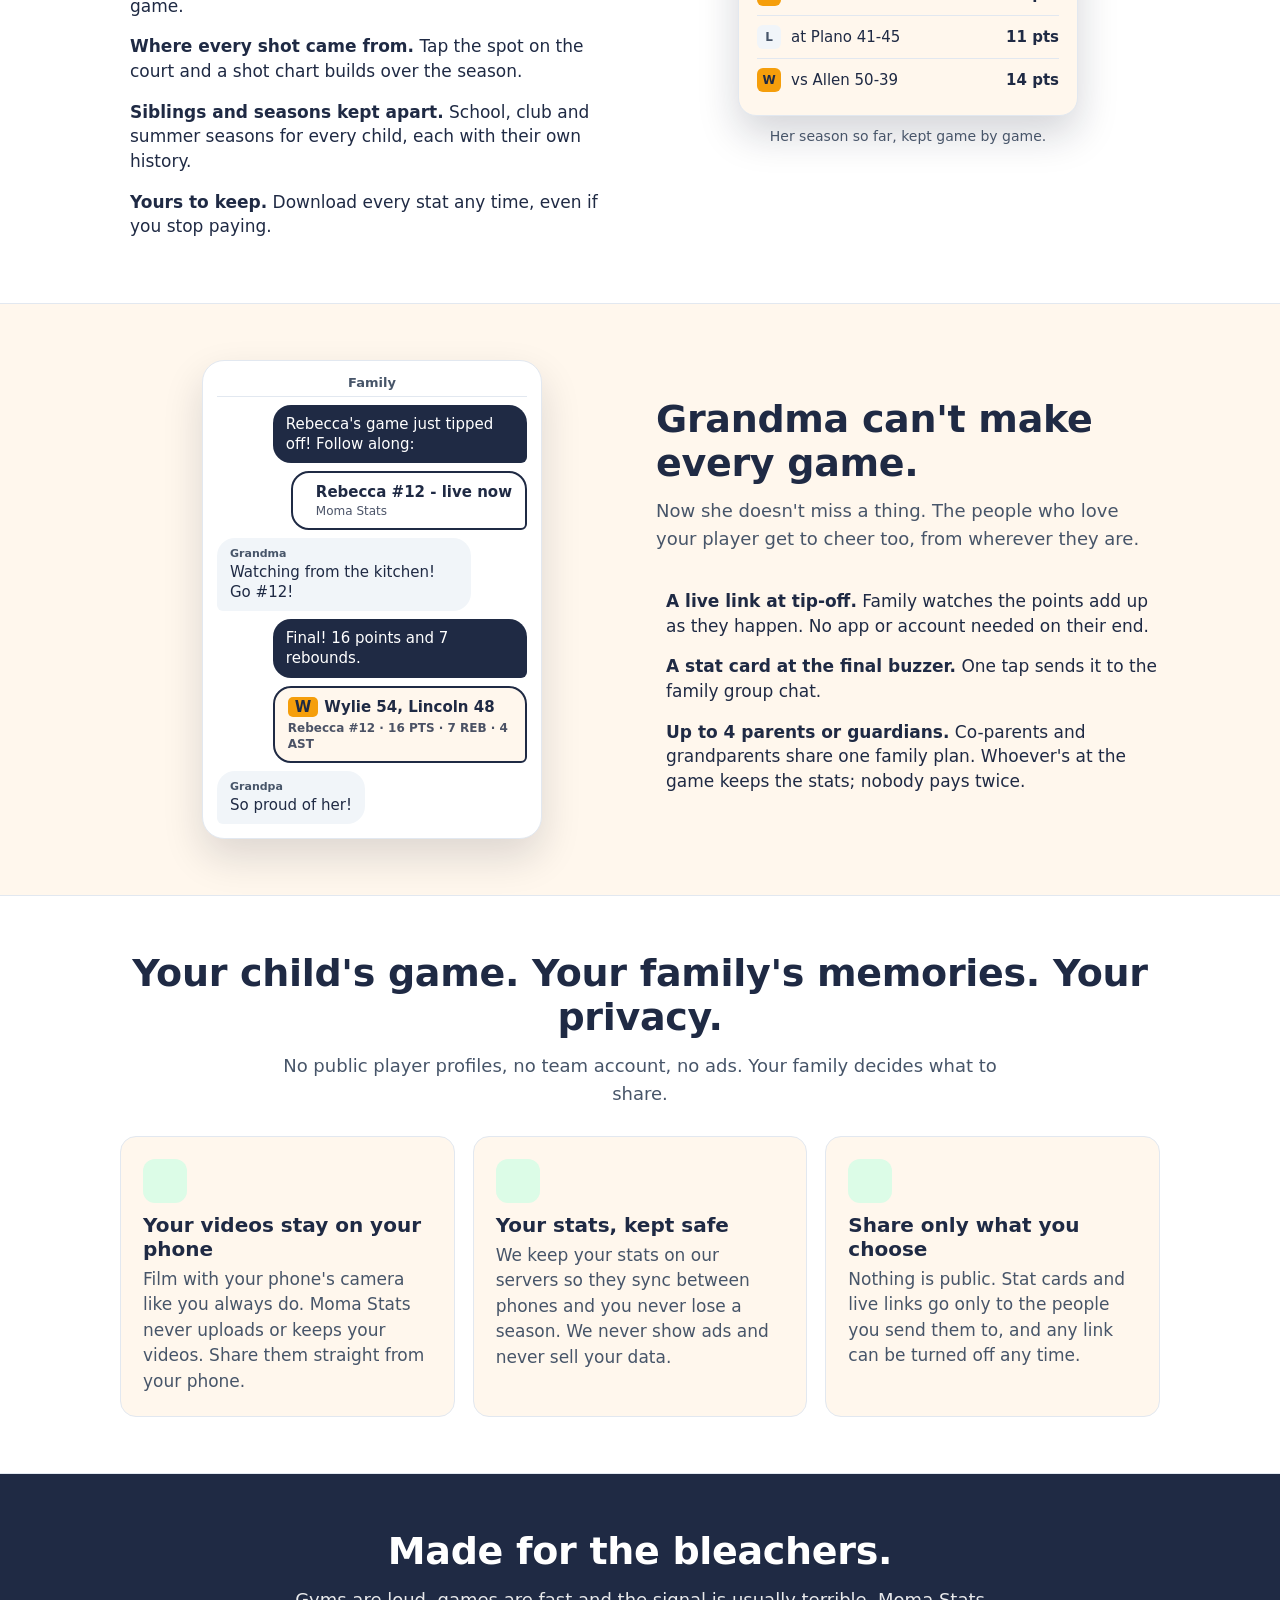
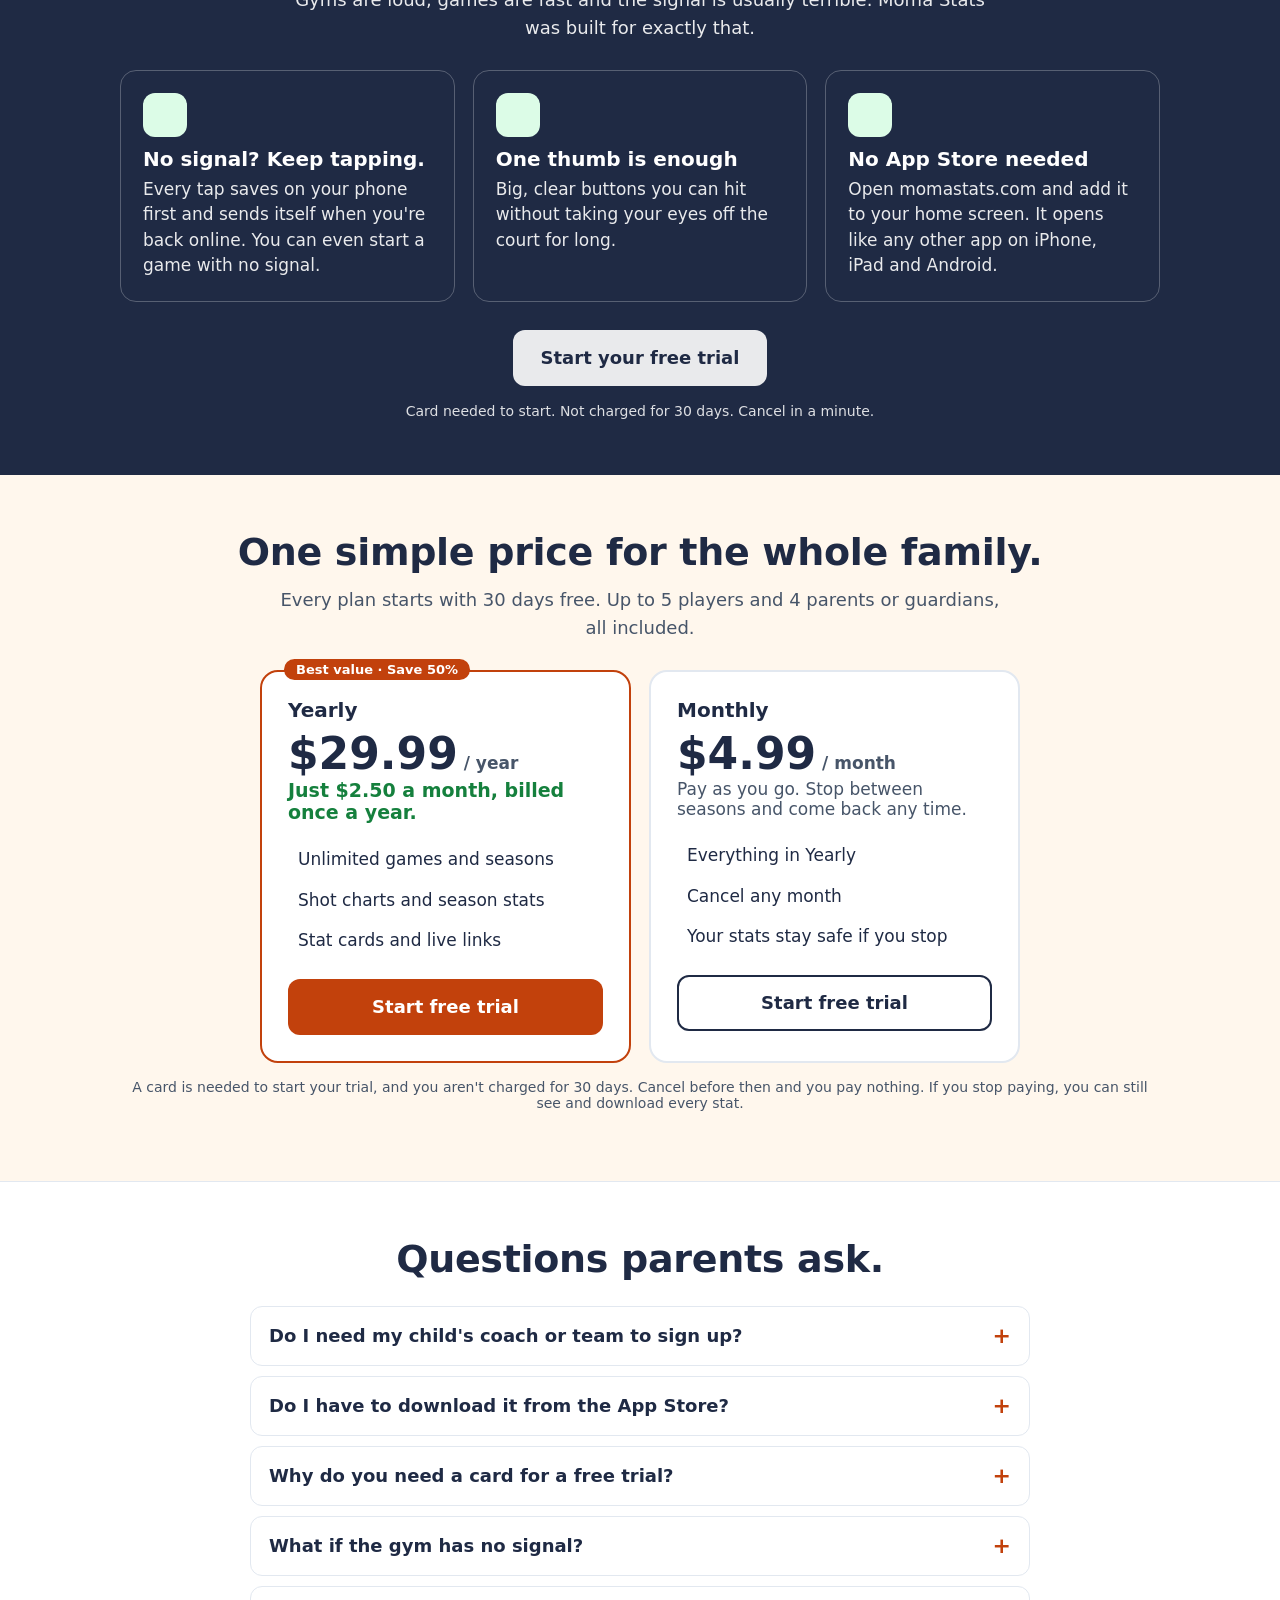
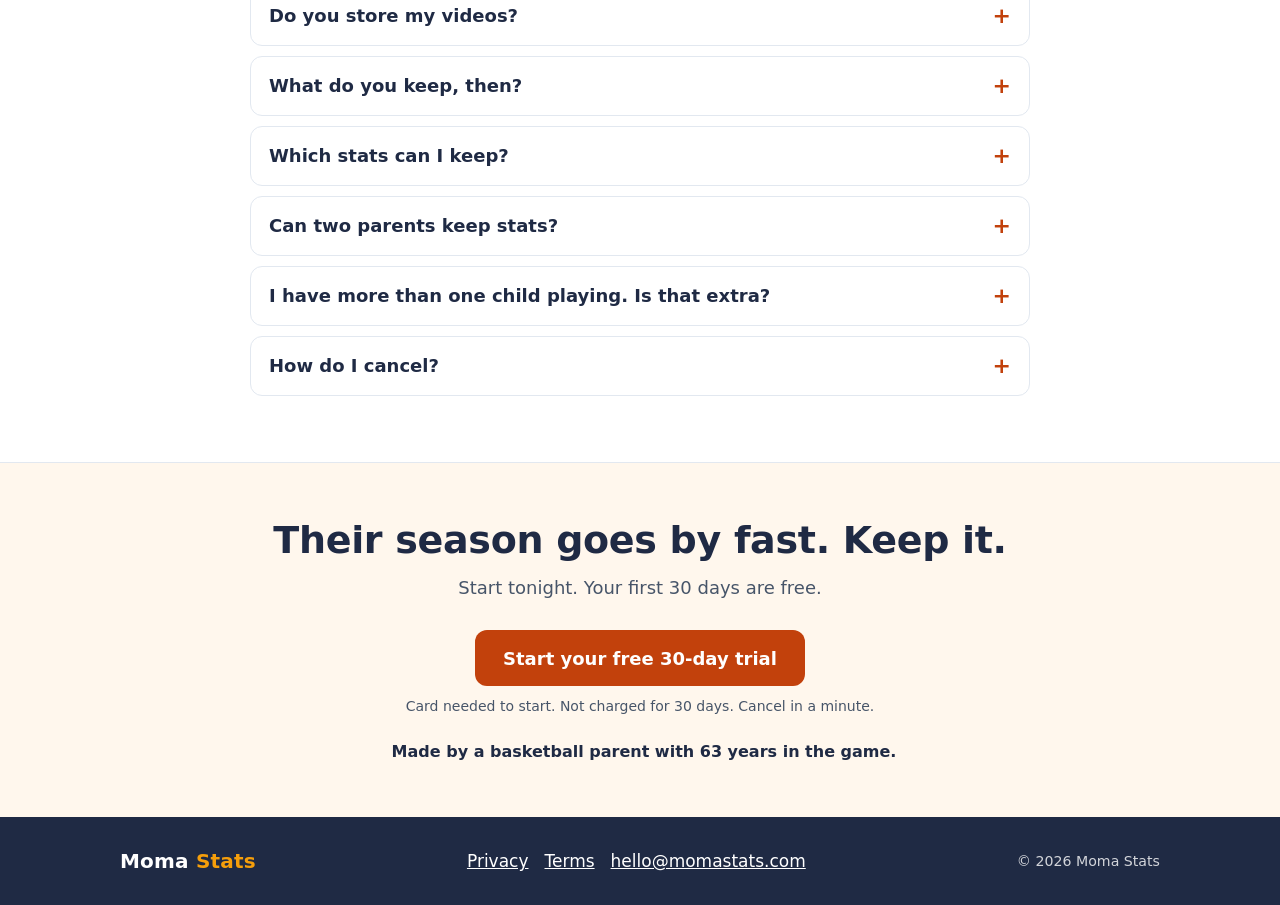
==== commit ea5abd07: "Sales page round 2: family section, season view, honest trial line, privacy, pricing, phone trial ba" ====
--- a/index.html
+++ b/index.html
@@ -3,12 +3,18 @@
 <head>
   <meta charset="utf-8">
   <meta name="viewport" content="width=device-width, initial-scale=1, viewport-fit=cover">
-  <title>Moma Stats - your player's basketball stats, kept from the stands</title>
-  <meta name="description" content="Keep your player's basketball stats from the stands with one tap per stat, even with no signal. Watch their season grow and share the big nights with family. 30 days free.">
+  <title>Moma Stats - basketball stats for parents, kept from the stands</title>
+  <meta name="description" content="Moma Stats is the basketball stat tracker for parents. One tap per stat from the stands, even with no signal. Watch your child's season grow and share the big nights with family. 30 days free.">
   <meta name="theme-color" content="#1F2A44">
-  <meta property="og:title" content="Moma Stats - every game, every bucket, kept from the stands">
-  <meta property="og:description" content="One tap per stat, works with no signal, and your videos never leave your phone. 30 days free.">
-  <meta property="og:image" content="icons/icon-512.png">
+  <meta property="og:type" content="website">
+  <meta property="og:url" content="https://momastats.com/">
+  <meta property="og:site_name" content="Moma Stats">
+  <meta property="og:title" content="Moma Stats - basketball stats for parents">
+  <meta property="og:description" content="Keep your player's stats from the stands, one tap per stat, even with no signal. Share the big nights with family. 30 days free.">
+  <meta property="og:image" content="https://momastats.com/icons/og-card.png">
+  <meta property="og:image:width" content="1200">
+  <meta property="og:image:height" content="630">
+  <meta name="twitter:card" content="summary_large_image">
   <link rel="icon" href="icons/icon.svg" type="image/svg+xml">
   <link rel="apple-touch-icon" href="icons/icon-180.png">
   <link rel="stylesheet" href="assets/bootstrap-icons/bootstrap-icons.css">
@@ -26,23 +32,24 @@
     </div>
   </header>
 
-  <section class="lp-hero">
+  <section class="lp-hero" id="top">
     <div class="lp-wrap lp-hero-grid">
       <div>
-        <span class="lp-eyebrow">For basketball parents</span>
+        <span class="lp-eyebrow">Basketball stats for parents</span>
         <h1>You're already at every game. Now keep every stat.</h1>
-        <p class="lp-sub">Moma Stats turns your phone into your player's own stat book. One tap per stat from the stands, even with no signal. Watch their season grow, and share the big nights with the people who couldn't be there.</p>
+        <p class="lp-sub">Moma Stats turns your phone into your player's own stat book. One tap per stat from the stands, even with no signal. Watch them grow game by game, and share the big nights with the family who couldn't be there.</p>
         <div class="lp-actions">
           <a class="lp-btn lp-btn-primary" href="soon.html">Start your free 30-day trial</a>
           <a class="lp-btn lp-btn-ghost" href="#how">See how it works</a>
         </div>
+        <p class="lp-note">Card needed to start. Not charged for 30 days. Cancel in a minute.</p>
         <div class="lp-trust">
-          <span><i class="bi bi-check-circle-fill"></i> 30 days free</span>
-          <span><i class="bi bi-check-circle-fill"></i> Cancel any time</span>
-          <span><i class="bi bi-check-circle-fill"></i> Your videos never leave your phone</span>
-        </div>
-      </div>
-      <div aria-hidden="true">
+          <span><i class="bi bi-people-fill"></i> Up to 5 kids and 4 parents, one price</span>
+          <span><i class="bi bi-wifi-off"></i> Works with no signal</span>
+          <span><i class="bi bi-phone"></i> iPhone, iPad and Android. No App Store.</span>
+        </div>
+      </div>
+      <div class="lp-hero-art" aria-hidden="true">
         <div class="lp-phone">
           <div class="lp-screen">
             <div class="lp-bar">Moma <span>Stats</span></div>
@@ -61,6 +68,13 @@
             </div>
           </div>
         </div>
+        <div class="lp-statcard lp-statcard-mini">
+          <div class="top"><span class="w">W</span>FINAL<div class="score">Wylie 54, Lincoln 48</div></div>
+          <div class="body">
+            <div class="name">Rebecca #12</div>
+            <div class="tiles"><div><b>16</b><small>PTS</small></div><div><b>7</b><small>REB</small></div><div><b>4</b><small>AST</small></div></div>
+          </div>
+        </div>
       </div>
     </div>
   </section>
@@ -68,9 +82,9 @@
   <section class="lp-strip" aria-label="Highlights">
     <div class="lp-wrap">
       <span><i class="bi bi-hand-index-thumb"></i>One tap per stat</span>
-      <span><i class="bi bi-wifi-off"></i>Works with no signal</span>
-      <span><i class="bi bi-phone"></i>iPhone, iPad and Android</span>
-      <span><i class="bi bi-people"></i>Every child kept separate</span>
+      <span><i class="bi bi-graph-up-arrow"></i>Season averages build themselves</span>
+      <span><i class="bi bi-camera-video-off"></i>Your videos never leave your phone</span>
+      <span><i class="bi bi-shield-lock"></i>Private by default</span>
     </div>
   </section>
 
@@ -89,60 +103,95 @@
   <section class="lp-section lp-fog">
     <div class="lp-wrap lp-split">
       <div>
-        <h2 class="lp-h2">Made for the bleachers.</h2>
-        <p class="lp-lead">Gyms are loud, games are fast and the signal is usually terrible. Moma Stats was built for exactly that.</p>
+        <h2 class="lp-h2">A whole season, not just a night.</h2>
+        <p class="lp-lead">Memory blurs by the end of the season. The stats don't. Every game adds to their story, so you can see how far they've come.</p>
         <ul class="lp-checks">
-          <li><i class="bi bi-check-lg"></i><span><b>No signal? No problem.</b> Every tap saves on your phone first and sends itself when you're back online.</span></li>
-          <li><i class="bi bi-check-lg"></i><span><b>One thumb is enough.</b> Big, clear buttons you can hit without taking your eyes off the court for long.</span></li>
+          <li><i class="bi bi-check-lg"></i><span><b>Their season at a glance.</b> Points, shooting and rebounds per game, worked out for you after every game.</span></li>
           <li><i class="bi bi-check-lg"></i><span><b>Where every shot came from.</b> Tap the spot on the court and a shot chart builds over the season.</span></li>
-          <li><i class="bi bi-check-lg"></i><span><b>Two parents, one book.</b> Invite your partner. Whoever's at the game keeps the stats, and the other can watch them come in live.</span></li>
           <li><i class="bi bi-check-lg"></i><span><b>Siblings and seasons kept apart.</b> School, club and summer seasons for every child, each with their own history.</span></li>
+          <li><i class="bi bi-check-lg"></i><span><b>Yours to keep.</b> Download every stat any time, even if you stop paying.</span></li>
         </ul>
       </div>
       <div aria-hidden="true">
-        <div class="lp-statcard">
-          <div class="top"><span class="w">W</span>FINAL<div class="score">Wylie 54, Lincoln 48</div></div>
-          <div class="body">
-            <div class="name">Rebecca #12</div>
-            <div class="tiles"><div><b>16</b><small>PTS</small></div><div><b>7</b><small>REB</small></div><div><b>4</b><small>AST</small></div></div>
+        <div class="lp-season">
+          <div class="top">Rebecca #12 <small>Winter season, 12 games</small></div>
+          <div class="avg">
+            <div><b>13.4</b><small>PPG</small></div>
+            <div><b>44.8%</b><small>FG%</small></div>
+            <div><b>6.1</b><small>RPG</small></div>
           </div>
-        </div>
-        <p class="ms-small ms-muted lp-center" style="margin-top:12px">A stat card, ready for the family group chat.</p>
-      </div>
-    </div>
-  </section>
-
-  <section class="lp-section">
-    <div class="lp-wrap lp-grid3">
-      <div class="lp-card"><span class="lp-icon"><i class="bi bi-camera-video-off"></i></span><h3>Your videos stay yours</h3><p>Film with your phone's camera like you always do. Moma Stats never uploads or keeps your videos. Share them straight from your phone.</p></div>
-      <div class="lp-card"><span class="lp-icon"><i class="bi bi-lock"></i></span><h3>Private by default</h3><p>Your stats belong to your family. Nothing is public, and every link you share is private and can be turned off any time.</p></div>
-      <div class="lp-card"><span class="lp-icon"><i class="bi bi-broadcast"></i></span><h3>A live link for family</h3><p>Grandma two states away can watch the points add up as they happen. No app or account needed on her end.</p></div>
+          <ul class="games">
+            <li><span class="r w">W</span>vs Lincoln 54-48<b>16 pts</b></li>
+            <li><span class="r">L</span>at Plano 41-45<b>11 pts</b></li>
+            <li><span class="r w">W</span>vs Allen 50-39<b>14 pts</b></li>
+          </ul>
+        </div>
+        <p class="ms-small ms-muted lp-center" style="margin-top:12px">Her season so far, kept game by game.</p>
+      </div>
+    </div>
+  </section>
+
+  <section class="lp-section" id="family">
+    <div class="lp-wrap lp-split">
+      <div aria-hidden="true" class="lp-art-first">
+        <div class="lp-chat">
+          <div class="who">Family</div>
+          <div class="msg me">Rebecca's game just tipped off! Follow along:</div>
+          <div class="msg me link"><i class="bi bi-broadcast"></i><span><b>Rebecca #12 - live now</b><small>Moma Stats</small></span></div>
+          <div class="msg them"><small>Grandma</small>Watching from the kitchen! Go #12!</div>
+          <div class="msg me">Final! 16 points and 7 rebounds.</div>
+          <div class="msg me card"><span class="w">W</span>Wylie 54, Lincoln 48<small>Rebecca #12 &middot; 16 PTS &middot; 7 REB &middot; 4 AST</small></div>
+          <div class="msg them"><small>Grandpa</small>So proud of her!</div>
+        </div>
+      </div>
+      <div>
+        <h2 class="lp-h2">Grandma can't make every game.</h2>
+        <p class="lp-lead">Now she doesn't miss a thing. The people who love your player get to cheer too, from wherever they are.</p>
+        <ul class="lp-checks">
+          <li><i class="bi bi-check-lg"></i><span><b>A live link at tip-off.</b> Family watches the points add up as they happen. No app or account needed on their end.</span></li>
+          <li><i class="bi bi-check-lg"></i><span><b>A stat card at the final buzzer.</b> One tap sends it to the family group chat.</span></li>
+          <li><i class="bi bi-check-lg"></i><span><b>Up to 4 parents or guardians.</b> Co-parents and grandparents share one family plan. Whoever's at the game keeps the stats; nobody pays twice.</span></li>
+        </ul>
+      </div>
+    </div>
+  </section>
+
+  <section class="lp-section lp-fog">
+    <div class="lp-wrap lp-center">
+      <h2 class="lp-h2">Your child's game. Your family's memories. Your privacy.</h2>
+      <p class="lp-lead">No public player profiles, no team account, no ads. Your family decides what to share.</p>
+      <div class="lp-grid3" style="text-align:left">
+        <div class="lp-card"><span class="lp-icon"><i class="bi bi-camera-video-off"></i></span><h3>Your videos stay on your phone</h3><p>Film with your phone's camera like you always do. Moma Stats never uploads or keeps your videos. Share them straight from your phone.</p></div>
+        <div class="lp-card"><span class="lp-icon"><i class="bi bi-shield-lock"></i></span><h3>Your stats, kept safe</h3><p>We keep your stats on our servers so they sync between phones and you never lose a season. We never show ads and never sell your data.</p></div>
+        <div class="lp-card"><span class="lp-icon"><i class="bi bi-link-45deg"></i></span><h3>Share only what you choose</h3><p>Nothing is public. Stat cards and live links go only to the people you send them to, and any link can be turned off any time.</p></div>
+      </div>
     </div>
   </section>
 
   <section class="lp-section lp-dark">
     <div class="lp-wrap lp-center">
-      <h2 class="lp-h2">Three steps. Nothing to pay for 30 days.</h2>
-      <p class="lp-lead">Set it up in the car on the way to the game.</p>
+      <h2 class="lp-h2">Made for the bleachers.</h2>
+      <p class="lp-lead">Gyms are loud, games are fast and the signal is usually terrible. Moma Stats was built for exactly that.</p>
       <div class="lp-grid3" style="text-align:left">
-        <div class="lp-card" style="background:transparent;border-color:rgba(255,255,255,.25)"><span class="lp-num">1</span><h3>Create your account</h3><p>Name, email and a password. Add a card on Stripe's secure page; you aren't charged for 30 days.</p></div>
-        <div class="lp-card" style="background:transparent;border-color:rgba(255,255,255,.25)"><span class="lp-num">2</span><h3>Add your player</h3><p>First name, jersey number, team and season. Add brothers and sisters any time.</p></div>
-        <div class="lp-card" style="background:transparent;border-color:rgba(255,255,255,.25)"><span class="lp-num">3</span><h3>Keep your first game</h3><p>Tap Start a new game at tip-off. That's it. The stats take care of themselves.</p></div>
+        <div class="lp-card lp-card-dark"><span class="lp-icon"><i class="bi bi-wifi-off"></i></span><h3>No signal? Keep tapping.</h3><p>Every tap saves on your phone first and sends itself when you're back online. You can even start a game with no signal.</p></div>
+        <div class="lp-card lp-card-dark"><span class="lp-icon"><i class="bi bi-hand-index-thumb"></i></span><h3>One thumb is enough</h3><p>Big, clear buttons you can hit without taking your eyes off the court for long.</p></div>
+        <div class="lp-card lp-card-dark"><span class="lp-icon"><i class="bi bi-phone"></i></span><h3>No App Store needed</h3><p>Open momastats.com and add it to your home screen. It opens like any other app on iPhone, iPad and Android.</p></div>
       </div>
       <p style="margin-top:28px"><a class="lp-btn lp-btn-light" href="soon.html">Start your free trial</a></p>
+      <p class="lp-note">Card needed to start. Not charged for 30 days. Cancel in a minute.</p>
     </div>
   </section>
 
   <section class="lp-section" id="pricing">
     <div class="lp-wrap lp-center">
       <h2 class="lp-h2">One simple price for the whole family.</h2>
-      <p class="lp-lead">Every plan starts with 30 days free. Up to 5 players and 4 parents, all included.</p>
+      <p class="lp-lead">Every plan starts with 30 days free. Up to 5 players and 4 parents or guardians, all included.</p>
       <div class="lp-plans" style="text-align:left">
         <div class="lp-plan best">
-          <span class="tag">Best value</span>
+          <span class="tag">Best value &middot; Save 50%</span>
           <h3 style="margin:0;font-size:20px;font-weight:800">Yearly</h3>
           <p class="price">$29.99<small> / year</small></p>
-          <p class="per">That's about $2.50 a month.</p>
+          <p class="per per-big">Just $2.50 a month, billed once a year.</p>
           <ul class="lp-checks">
             <li><i class="bi bi-check-lg"></i>Unlimited games and seasons</li>
             <li><i class="bi bi-check-lg"></i>Shot charts and season stats</li>
@@ -162,7 +211,7 @@
           <a class="lp-btn lp-btn-ghost" href="soon.html">Start free trial</a>
         </div>
       </div>
-      <p class="ms-small ms-muted" style="margin-top:16px">Cancel before your trial ends and you pay nothing. If you stop paying, you can still see and download every stat.</p>
+      <p class="ms-small ms-muted" style="margin-top:16px">A card is needed to start your trial, and you aren't charged for 30 days. Cancel before then and you pay nothing. If you stop paying, you can still see and download every stat.</p>
     </div>
   </section>
 
@@ -172,8 +221,10 @@
       <div class="lp-faq" style="margin-top:24px">
         <details><summary>Do I need my child's coach or team to sign up?</summary><p>No. Moma Stats is your family's own record of your player. There's no team account, and nothing goes to the team or the coach unless you choose to share it.</p></details>
         <details><summary>Do I have to download it from the App Store?</summary><p>No. Open momastats.com on your phone and add it to your home screen; it then opens like any other app, on iPhone, iPad and Android. We show you how, step by step, when you sign up.</p></details>
+        <details><summary>Why do you need a card for a free trial?</summary><p>So your stats keep going without a break when the trial ends. You aren't charged for 30 days, and you can cancel from Account in about a minute.</p></details>
         <details><summary>What if the gym has no signal?</summary><p>Keep tapping. Every stat saves on your phone right away and sends itself as soon as you're back online. You can even start a new game with no signal.</p></details>
         <details><summary>Do you store my videos?</summary><p>Never. Your videos stay on your phone. When you want to share one, it goes straight from your phone to whoever you send it to. You can also paste a link to a video you posted on your own YouTube.</p></details>
+        <details><summary>What do you keep, then?</summary><p>Your account, your players' names and numbers, and the stats you tap. We keep them so they sync between phones and are safe if you lose yours. We never show ads, never sell your data, and nothing is public.</p></details>
         <details><summary>Which stats can I keep?</summary><p>Points, made and missed 2s, 3s and free throws, where each shot came from, offensive and defensive rebounds, assists, steals, blocks, turnovers and fouls. Moma Stats works out the percentages and season averages for you.</p></details>
         <details><summary>Can two parents keep stats?</summary><p>Yes. Invite your partner, or a grandparent, at no extra cost. One phone keeps the stats at each game so nothing is counted twice, and everyone else can watch live.</p></details>
         <details><summary>I have more than one child playing. Is that extra?</summary><p>No. Up to 5 players are included, each with their own seasons and history.</p></details>
@@ -187,6 +238,8 @@
       <h2 class="lp-h2">Their season goes by fast. Keep it.</h2>
       <p class="lp-lead">Start tonight. Your first 30 days are free.</p>
       <a class="lp-btn lp-btn-primary" href="soon.html">Start your free 30-day trial</a>
+      <p class="lp-note">Card needed to start. Not charged for 30 days. Cancel in a minute.</p>
+      <p class="lp-founder"><i class="bi bi-dribbble"></i> Made by a basketball parent with 63 years in the game.</p>
     </div>
   </section>
 
@@ -202,5 +255,20 @@
     </div>
   </footer>
 
+  <div class="lp-stickybar" id="lpSticky">
+    <a class="lp-btn lp-btn-primary" href="soon.html">Start your free 30-day trial</a>
+  </div>
+
+  <script>
+    // Phones: the trial button rides along at the bottom once the hero is out of view. It only
+    // appears and disappears; it never moves the page.
+    (function () {
+      var bar = document.getElementById("lpSticky"), hero = document.getElementById("top");
+      if (!bar || !hero || !("IntersectionObserver" in window)) { return; }
+      new IntersectionObserver(function (entries) {
+        bar.classList.toggle("show", !entries[0].isIntersecting);
+      }).observe(hero);
+    })();
+  </script>
 </body>
 </html>
--- a/css/landing.css
+++ b/css/landing.css
@@ -35,8 +35,24 @@
 .lp-trust span { display: inline-flex; align-items: center; gap: 6px; }
 .lp-trust i { color: var(--ms-made); }
 
-
-.lp-phone { width: 290px; max-width: 100%; margin: 0 auto; background: var(--ms-ink); border-radius: 38px; padding: 12px;
+.lp-note { margin: 12px 0 0; font-size: 14px; color: var(--ms-muted); }
+.lp-dark .lp-note { color: var(--ms-on-ink); opacity: 0.85; }
+
+
+.lp-hero-art { position: relative; max-width: 420px; width: 100%; margin: 0 auto; padding-bottom: 120px; }
+.lp-hero-art .lp-phone { margin: 0 0 0 auto; }
+.lp-statcard-mini { position: absolute; left: 0; bottom: 0; width: 210px; max-width: 60%; margin: 0; }
+.lp-statcard-mini .top { padding: 10px 12px; font-size: 13px; }
+.lp-statcard-mini .score { font-size: 15px; margin-top: 6px; }
+.lp-statcard-mini .body { padding: 10px 12px; }
+.lp-statcard-mini .name { font-size: 17px; margin-bottom: 6px; }
+.lp-statcard-mini .tiles { gap: 5px; }
+.lp-statcard-mini .tiles div { padding: 6px 2px; }
+.lp-statcard-mini .tiles b { font-size: 18px; }
+.lp-statcard-mini .tiles small { font-size: 10px; }
+
+
+.lp-phone { width: 290px; max-width: 78%; margin: 0 auto; background: var(--ms-ink); border-radius: 38px; padding: 12px;
   box-shadow: 0 24px 60px rgba(15, 23, 42, 0.28); }
 .lp-screen { background: var(--ms-bg); border-radius: 28px; overflow: hidden; }
 .lp-screen .lp-bar { background: var(--ms-ink); color: var(--ms-on-ink); font-weight: 800; font-size: 15px; padding: 12px 14px; }
@@ -105,6 +121,59 @@
 .lp-statcard .tiles small { color: var(--ms-muted); font-size: 12px; }
 
 
+.lp-season { max-width: 340px; margin: 0 auto; border-radius: 18px; overflow: hidden; border: 1px solid var(--ms-line);
+  box-shadow: 0 18px 40px rgba(15, 23, 42, 0.18); background: var(--ms-bg); }
+.lp-season .top { background: var(--ms-ink); color: var(--ms-on-ink); padding: 14px 18px; font-size: 20px; font-weight: 800; }
+.lp-season .top small { display: block; font-size: 13px; font-weight: 600; opacity: 0.85; }
+.lp-season .avg { display: grid; grid-template-columns: repeat(3, 1fr); gap: 8px; padding: 14px 18px 6px; }
+.lp-season .avg div { background: var(--ms-tool); border-radius: 10px; text-align: center; padding: 10px 4px; }
+.lp-season .avg b { display: block; font-size: 22px; }
+.lp-season .avg small { color: var(--ms-muted); font-size: 12px; }
+.lp-season .games { list-style: none; margin: 0; padding: 6px 18px 14px; }
+.lp-season .games li { display: flex; align-items: center; gap: 10px; padding: 9px 0; border-top: 1px solid var(--ms-line); font-size: 15px; }
+.lp-season .games li:first-child { border-top: 0; }
+.lp-season .games b { margin-left: auto; }
+.lp-season .r { display: inline-flex; align-items: center; justify-content: center; width: 24px; height: 24px; border-radius: 6px;
+  font-size: 12px; font-weight: 800; background: var(--ms-tool); color: var(--ms-muted); }
+.lp-season .r.w { background: var(--ms-accent); color: var(--ms-on-accent); }
+
+
+.lp-chat { max-width: 340px; margin: 0 auto; background: var(--ms-surface); border: 1px solid var(--ms-line); border-radius: 22px;
+  padding: 14px; display: flex; flex-direction: column; gap: 8px; box-shadow: 0 18px 40px rgba(15, 23, 42, 0.14); }
+.lp-chat .who { text-align: center; font-size: 13px; font-weight: 700; color: var(--ms-muted); padding-bottom: 6px; border-bottom: 1px solid var(--ms-line); }
+.lp-chat .msg { max-width: 82%; padding: 9px 13px; border-radius: 18px; font-size: 15px; line-height: 1.35; }
+.lp-chat .me { align-self: flex-end; background: var(--ms-ink); color: var(--ms-on-ink); border-bottom-right-radius: 6px; }
+.lp-chat .them { align-self: flex-start; background: var(--ms-tool); color: var(--ms-ink); border-bottom-left-radius: 6px; }
+.lp-chat .them small { display: block; font-size: 11px; font-weight: 700; color: var(--ms-muted); }
+.lp-chat .link { display: flex; gap: 10px; align-items: center; background: var(--ms-surface); color: var(--ms-ink); border: 2px solid var(--ms-ink); }
+.lp-chat .link i { color: var(--ms-primary); font-size: 20px; }
+.lp-chat .link small, .lp-chat .card small { display: block; font-size: 12px; opacity: 0.8; }
+.lp-chat .card { background: var(--ms-bg); color: var(--ms-ink); border: 2px solid var(--ms-ink); font-weight: 800; }
+.lp-chat .card .w { display: inline-block; background: var(--ms-accent); color: var(--ms-on-accent); border-radius: 5px; padding: 0 7px; margin-right: 6px; }
+.lp-chat .card small { font-weight: 600; margin-top: 3px; }
+
+.lp-art-first { order: 2; }
+@media (min-width: 860px) { .lp-art-first { order: 0; } }
+
+
+.lp-dark .lp-card-dark { background: transparent; border-color: rgba(255, 255, 255, 0.25); }
+.lp-dark .lp-card-dark h3 { color: var(--ms-on-ink); }
+
+
+.lp-founder { margin: 28px auto 0; font-size: 16px; font-weight: 700; color: var(--ms-ink); display: inline-flex; gap: 8px; align-items: center; }
+.lp-founder i { color: var(--ms-primary); font-size: 20px; }
+
+
+.lp-stickybar { display: none; }
+@media (max-width: 719px) {
+  .lp-stickybar.show { display: block; position: fixed; left: 0; right: 0; bottom: 0; z-index: 40; background: var(--ms-surface);
+    border-top: 1px solid var(--ms-line); box-shadow: 0 -6px 20px rgba(15, 23, 42, 0.12);
+    padding: 10px max(16px, env(safe-area-inset-right)) calc(10px + env(safe-area-inset-bottom)) max(16px, env(safe-area-inset-left)); }
+  .lp-stickybar .lp-btn { width: 100%; min-height: 52px; font-size: 17px; }
+  .lp-footer { padding-bottom: calc(110px + env(safe-area-inset-bottom)); }
+}
+
+
 .lp-plans { display: grid; gap: 18px; max-width: 760px; margin: 0 auto; }
 @media (min-width: 720px) { .lp-plans { grid-template-columns: 1fr 1fr; } }
 .lp-plan { background: var(--ms-surface); border: 2px solid var(--ms-line); border-radius: 18px; padding: 26px; position: relative; }
@@ -114,6 +183,7 @@
 .lp-plan .price { font-size: 44px; font-weight: 800; margin: 6px 0 0; }
 .lp-plan .price small { font-size: 17px; font-weight: 600; color: var(--ms-muted); }
 .lp-plan .per { color: var(--ms-muted); margin: 0 0 16px; }
+.lp-plan .per-big { font-size: 19px; font-weight: 800; color: var(--ms-made); }
 .lp-plan .lp-btn { width: 100%; margin-top: 18px; }
 
 
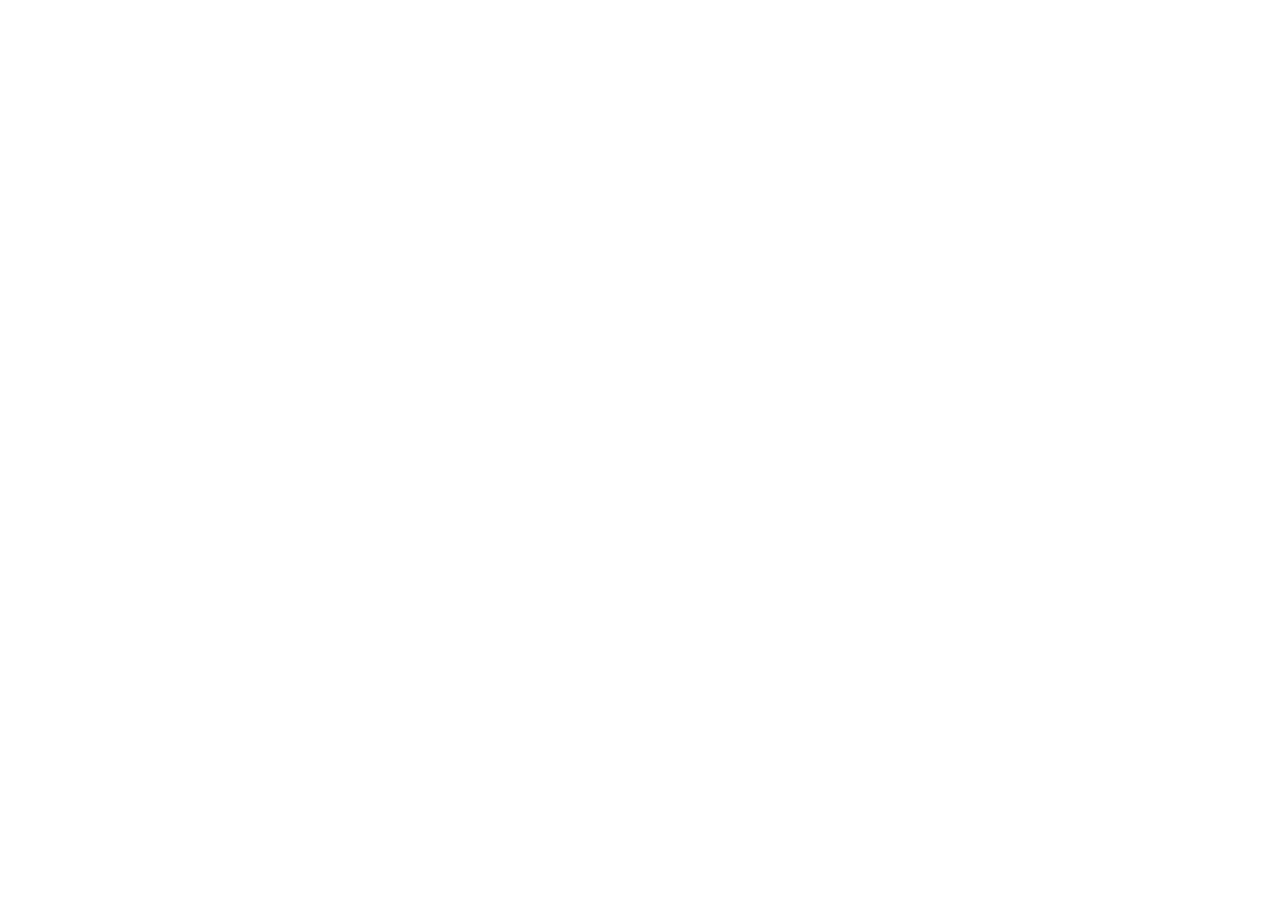
==== commit ff7e2952: "Moma Stats now lives at momastats.com: redirect this site there Co-Authored-By: Claude Opus 5.5 <nor" ====
--- a/index.html
+++ b/index.html
@@ -1,274 +1,14 @@
 <!doctype html>
 <html lang="en">
 <head>
-  <meta charset="utf-8">
-  <meta name="viewport" content="width=device-width, initial-scale=1, viewport-fit=cover">
-  <title>Moma Stats - basketball stats for parents, kept from the stands</title>
-  <meta name="description" content="Moma Stats is the basketball stat tracker for parents. One tap per stat from the stands, even with no signal. Watch your child's season grow and share the big nights with family. 30 days free.">
-  <meta name="theme-color" content="#1F2A44">
-  <meta property="og:type" content="website">
-  <meta property="og:url" content="https://momastats.com/">
-  <meta property="og:site_name" content="Moma Stats">
-  <meta property="og:title" content="Moma Stats - basketball stats for parents">
-  <meta property="og:description" content="Keep your player's stats from the stands, one tap per stat, even with no signal. Share the big nights with family. 30 days free.">
-  <meta property="og:image" content="https://momastats.com/icons/og-card.png">
-  <meta property="og:image:width" content="1200">
-  <meta property="og:image:height" content="630">
-  <meta name="twitter:card" content="summary_large_image">
-  <link rel="icon" href="icons/icon.svg" type="image/svg+xml">
-  <link rel="apple-touch-icon" href="icons/icon-180.png">
-  <link rel="stylesheet" href="assets/bootstrap-icons/bootstrap-icons.css">
-  <link id="msTheme" rel="stylesheet" href="css/theme-moma.css">
-  <link rel="stylesheet" href="css/moma.css">
-  <link rel="stylesheet" href="css/landing.css">
+<meta charset="utf-8">
+<meta name="robots" content="noindex">
+<link rel="canonical" href="https://momastats.com/">
+<meta http-equiv="refresh" content="0; url=https://momastats.com/">
+<title>Moma Stats</title>
 </head>
-<body class="lp">
-  
-  <header class="lp-top">
-    <div class="lp-wrap">
-      <a class="ms-brand" href="index.html">Moma <span>Stats</span></a>
-      <a class="lp-signin" href="soon.html">Sign in</a>
-      <a class="lp-btn lp-btn-primary lp-trial" href="soon.html">Start free trial</a>
-    </div>
-  </header>
-
-  <section class="lp-hero" id="top">
-    <div class="lp-wrap lp-hero-grid">
-      <div>
-        <span class="lp-eyebrow">Basketball stats for parents</span>
-        <h1>You're already at every game. Now keep every stat.</h1>
-        <p class="lp-sub">Moma Stats turns your phone into your player's own stat book. One tap per stat from the stands, even with no signal. Watch them grow game by game, and share the big nights with the family who couldn't be there.</p>
-        <div class="lp-actions">
-          <a class="lp-btn lp-btn-primary" href="soon.html">Start your free 30-day trial</a>
-          <a class="lp-btn lp-btn-ghost" href="#how">See how it works</a>
-        </div>
-        <p class="lp-note">Card needed to start. Not charged for 30 days. Cancel in a minute.</p>
-        <div class="lp-trust">
-          <span><i class="bi bi-people-fill"></i> Up to 5 kids and 4 parents, one price</span>
-          <span><i class="bi bi-wifi-off"></i> Works with no signal</span>
-          <span><i class="bi bi-phone"></i> iPhone, iPad and Android. No App Store.</span>
-        </div>
-      </div>
-      <div class="lp-hero-art" aria-hidden="true">
-        <div class="lp-phone">
-          <div class="lp-screen">
-            <div class="lp-bar">Moma <span>Stats</span></div>
-            <div class="lp-in">
-              <div class="lp-head"><span>vs Lincoln</span><span>Q3</span><span><i></i>synced</span></div>
-              <div class="lp-line">
-                <div><small>PTS</small><b>16</b></div><div><small>FG</small><b>6/10</b></div>
-                <div><small>REB</small><b>7</b></div><div><small>AST</small><b>4</b></div>
-              </div>
-              <div class="lp-keys">
-                <span class="m">2 MADE</span><span class="m hit">3 MADE</span><span class="m">FT MADE</span>
-                <span class="x">2 MISS</span><span class="x">3 MISS</span><span class="x">FT MISS</span>
-                <span>OFF REB</span><span>DEF REB</span><span>ASSIST</span>
-                <span>STEAL</span><span>BLOCK</span><span>TURNOVER</span>
-              </div>
-            </div>
-          </div>
-        </div>
-        <div class="lp-statcard lp-statcard-mini">
-          <div class="top"><span class="w">W</span>FINAL<div class="score">Wylie 54, Lincoln 48</div></div>
-          <div class="body">
-            <div class="name">Rebecca #12</div>
-            <div class="tiles"><div><b>16</b><small>PTS</small></div><div><b>7</b><small>REB</small></div><div><b>4</b><small>AST</small></div></div>
-          </div>
-        </div>
-      </div>
-    </div>
-  </section>
-
-  <section class="lp-strip" aria-label="Highlights">
-    <div class="lp-wrap">
-      <span><i class="bi bi-hand-index-thumb"></i>One tap per stat</span>
-      <span><i class="bi bi-graph-up-arrow"></i>Season averages build themselves</span>
-      <span><i class="bi bi-camera-video-off"></i>Your videos never leave your phone</span>
-      <span><i class="bi bi-shield-lock"></i>Private by default</span>
-    </div>
-  </section>
-
-  <section class="lp-section" id="how">
-    <div class="lp-wrap lp-center">
-      <h2 class="lp-h2">As easy as cheering.</h2>
-      <p class="lp-lead">No clipboards, no team account, nobody's permission. Just you, your phone and your player.</p>
-      <div class="lp-grid3" style="text-align:left">
-        <div class="lp-card"><span class="lp-num">1</span><h3>Tap it as it happens</h3><p>Big buttons for makes, misses, rebounds, assists, steals and more. Made a mistake? Undo is one tap away.</p></div>
-        <div class="lp-card"><span class="lp-num">2</span><h3>Watch them grow</h3><p>Box scores, shot charts and season averages build themselves, game after game. See the progress they work so hard for.</p></div>
-        <div class="lp-card"><span class="lp-num">3</span><h3>Share the good nights</h3><p>Send a stat card to the family group chat, or a live link so grandparents can follow along from home.</p></div>
-      </div>
-    </div>
-  </section>
-
-  <section class="lp-section lp-fog">
-    <div class="lp-wrap lp-split">
-      <div>
-        <h2 class="lp-h2">A whole season, not just a night.</h2>
-        <p class="lp-lead">Memory blurs by the end of the season. The stats don't. Every game adds to their story, so you can see how far they've come.</p>
-        <ul class="lp-checks">
-          <li><i class="bi bi-check-lg"></i><span><b>Their season at a glance.</b> Points, shooting and rebounds per game, worked out for you after every game.</span></li>
-          <li><i class="bi bi-check-lg"></i><span><b>Where every shot came from.</b> Tap the spot on the court and a shot chart builds over the season.</span></li>
-          <li><i class="bi bi-check-lg"></i><span><b>Siblings and seasons kept apart.</b> School, club and summer seasons for every child, each with their own history.</span></li>
-          <li><i class="bi bi-check-lg"></i><span><b>Yours to keep.</b> Download every stat any time, even if you stop paying.</span></li>
-        </ul>
-      </div>
-      <div aria-hidden="true">
-        <div class="lp-season">
-          <div class="top">Rebecca #12 <small>Winter season, 12 games</small></div>
-          <div class="avg">
-            <div><b>13.4</b><small>PPG</small></div>
-            <div><b>44.8%</b><small>FG%</small></div>
-            <div><b>6.1</b><small>RPG</small></div>
-          </div>
-          <ul class="games">
-            <li><span class="r w">W</span>vs Lincoln 54-48<b>16 pts</b></li>
-            <li><span class="r">L</span>at Plano 41-45<b>11 pts</b></li>
-            <li><span class="r w">W</span>vs Allen 50-39<b>14 pts</b></li>
-          </ul>
-        </div>
-        <p class="ms-small ms-muted lp-center" style="margin-top:12px">Her season so far, kept game by game.</p>
-      </div>
-    </div>
-  </section>
-
-  <section class="lp-section" id="family">
-    <div class="lp-wrap lp-split">
-      <div aria-hidden="true" class="lp-art-first">
-        <div class="lp-chat">
-          <div class="who">Family</div>
-          <div class="msg me">Rebecca's game just tipped off! Follow along:</div>
-          <div class="msg me link"><i class="bi bi-broadcast"></i><span><b>Rebecca #12 - live now</b><small>Moma Stats</small></span></div>
-          <div class="msg them"><small>Grandma</small>Watching from the kitchen! Go #12!</div>
-          <div class="msg me">Final! 16 points and 7 rebounds.</div>
-          <div class="msg me card"><span class="w">W</span>Wylie 54, Lincoln 48<small>Rebecca #12 &middot; 16 PTS &middot; 7 REB &middot; 4 AST</small></div>
-          <div class="msg them"><small>Grandpa</small>So proud of her!</div>
-        </div>
-      </div>
-      <div>
-        <h2 class="lp-h2">Grandma can't make every game.</h2>
-        <p class="lp-lead">Now she doesn't miss a thing. The people who love your player get to cheer too, from wherever they are.</p>
-        <ul class="lp-checks">
-          <li><i class="bi bi-check-lg"></i><span><b>A live link at tip-off.</b> Family watches the points add up as they happen. No app or account needed on their end.</span></li>
-          <li><i class="bi bi-check-lg"></i><span><b>A stat card at the final buzzer.</b> One tap sends it to the family group chat.</span></li>
-          <li><i class="bi bi-check-lg"></i><span><b>Up to 4 parents or guardians.</b> Co-parents and grandparents share one family plan. Whoever's at the game keeps the stats; nobody pays twice.</span></li>
-        </ul>
-      </div>
-    </div>
-  </section>
-
-  <section class="lp-section lp-fog">
-    <div class="lp-wrap lp-center">
-      <h2 class="lp-h2">Your child's game. Your family's memories. Your privacy.</h2>
-      <p class="lp-lead">No public player profiles, no team account, no ads. Your family decides what to share.</p>
-      <div class="lp-grid3" style="text-align:left">
-        <div class="lp-card"><span class="lp-icon"><i class="bi bi-camera-video-off"></i></span><h3>Your videos stay on your phone</h3><p>Film with your phone's camera like you always do. Moma Stats never uploads or keeps your videos. Share them straight from your phone.</p></div>
-        <div class="lp-card"><span class="lp-icon"><i class="bi bi-shield-lock"></i></span><h3>Your stats, kept safe</h3><p>We keep your stats on our servers so they sync between phones and you never lose a season. We never show ads and never sell your data.</p></div>
-        <div class="lp-card"><span class="lp-icon"><i class="bi bi-link-45deg"></i></span><h3>Share only what you choose</h3><p>Nothing is public. Stat cards and live links go only to the people you send them to, and any link can be turned off any time.</p></div>
-      </div>
-    </div>
-  </section>
-
-  <section class="lp-section lp-dark">
-    <div class="lp-wrap lp-center">
-      <h2 class="lp-h2">Made for the bleachers.</h2>
-      <p class="lp-lead">Gyms are loud, games are fast and the signal is usually terrible. Moma Stats was built for exactly that.</p>
-      <div class="lp-grid3" style="text-align:left">
-        <div class="lp-card lp-card-dark"><span class="lp-icon"><i class="bi bi-wifi-off"></i></span><h3>No signal? Keep tapping.</h3><p>Every tap saves on your phone first and sends itself when you're back online. You can even start a game with no signal.</p></div>
-        <div class="lp-card lp-card-dark"><span class="lp-icon"><i class="bi bi-hand-index-thumb"></i></span><h3>One thumb is enough</h3><p>Big, clear buttons you can hit without taking your eyes off the court for long.</p></div>
-        <div class="lp-card lp-card-dark"><span class="lp-icon"><i class="bi bi-phone"></i></span><h3>No App Store needed</h3><p>Open momastats.com and add it to your home screen. It opens like any other app on iPhone, iPad and Android.</p></div>
-      </div>
-      <p style="margin-top:28px"><a class="lp-btn lp-btn-light" href="soon.html">Start your free trial</a></p>
-      <p class="lp-note">Card needed to start. Not charged for 30 days. Cancel in a minute.</p>
-    </div>
-  </section>
-
-  <section class="lp-section" id="pricing">
-    <div class="lp-wrap lp-center">
-      <h2 class="lp-h2">One simple price for the whole family.</h2>
-      <p class="lp-lead">Every plan starts with 30 days free. Up to 5 players and 4 parents or guardians, all included.</p>
-      <div class="lp-plans" style="text-align:left">
-        <div class="lp-plan best">
-          <span class="tag">Best value &middot; Save 50%</span>
-          <h3 style="margin:0;font-size:20px;font-weight:800">Yearly</h3>
-          <p class="price">$29.99<small> / year</small></p>
-          <p class="per per-big">Just $2.50 a month, billed once a year.</p>
-          <ul class="lp-checks">
-            <li><i class="bi bi-check-lg"></i>Unlimited games and seasons</li>
-            <li><i class="bi bi-check-lg"></i>Shot charts and season stats</li>
-            <li><i class="bi bi-check-lg"></i>Stat cards and live links</li>
-          </ul>
-          <a class="lp-btn lp-btn-primary" href="soon.html">Start free trial</a>
-        </div>
-        <div class="lp-plan">
-          <h3 style="margin:0;font-size:20px;font-weight:800">Monthly</h3>
-          <p class="price">$4.99<small> / month</small></p>
-          <p class="per">Pay as you go. Stop between seasons and come back any time.</p>
-          <ul class="lp-checks">
-            <li><i class="bi bi-check-lg"></i>Everything in Yearly</li>
-            <li><i class="bi bi-check-lg"></i>Cancel any month</li>
-            <li><i class="bi bi-check-lg"></i>Your stats stay safe if you stop</li>
-          </ul>
-          <a class="lp-btn lp-btn-ghost" href="soon.html">Start free trial</a>
-        </div>
-      </div>
-      <p class="ms-small ms-muted" style="margin-top:16px">A card is needed to start your trial, and you aren't charged for 30 days. Cancel before then and you pay nothing. If you stop paying, you can still see and download every stat.</p>
-    </div>
-  </section>
-
-  <section class="lp-section lp-fog" id="faq">
-    <div class="lp-wrap">
-      <h2 class="lp-h2 lp-center">Questions parents ask.</h2>
-      <div class="lp-faq" style="margin-top:24px">
-        <details><summary>Do I need my child's coach or team to sign up?</summary><p>No. Moma Stats is your family's own record of your player. There's no team account, and nothing goes to the team or the coach unless you choose to share it.</p></details>
-        <details><summary>Do I have to download it from the App Store?</summary><p>No. Open momastats.com on your phone and add it to your home screen; it then opens like any other app, on iPhone, iPad and Android. We show you how, step by step, when you sign up.</p></details>
-        <details><summary>Why do you need a card for a free trial?</summary><p>So your stats keep going without a break when the trial ends. You aren't charged for 30 days, and you can cancel from Account in about a minute.</p></details>
-        <details><summary>What if the gym has no signal?</summary><p>Keep tapping. Every stat saves on your phone right away and sends itself as soon as you're back online. You can even start a new game with no signal.</p></details>
-        <details><summary>Do you store my videos?</summary><p>Never. Your videos stay on your phone. When you want to share one, it goes straight from your phone to whoever you send it to. You can also paste a link to a video you posted on your own YouTube.</p></details>
-        <details><summary>What do you keep, then?</summary><p>Your account, your players' names and numbers, and the stats you tap. We keep them so they sync between phones and are safe if you lose yours. We never show ads, never sell your data, and nothing is public.</p></details>
-        <details><summary>Which stats can I keep?</summary><p>Points, made and missed 2s, 3s and free throws, where each shot came from, offensive and defensive rebounds, assists, steals, blocks, turnovers and fouls. Moma Stats works out the percentages and season averages for you.</p></details>
-        <details><summary>Can two parents keep stats?</summary><p>Yes. Invite your partner, or a grandparent, at no extra cost. One phone keeps the stats at each game so nothing is counted twice, and everyone else can watch live.</p></details>
-        <details><summary>I have more than one child playing. Is that extra?</summary><p>No. Up to 5 players are included, each with their own seasons and history.</p></details>
-        <details><summary>How do I cancel?</summary><p>Any time, from Account in the menu; it takes about a minute. Cancel during the free trial and you're never charged.</p></details>
-      </div>
-    </div>
-  </section>
-
-  <section class="lp-section lp-center">
-    <div class="lp-wrap">
-      <h2 class="lp-h2">Their season goes by fast. Keep it.</h2>
-      <p class="lp-lead">Start tonight. Your first 30 days are free.</p>
-      <a class="lp-btn lp-btn-primary" href="soon.html">Start your free 30-day trial</a>
-      <p class="lp-note">Card needed to start. Not charged for 30 days. Cancel in a minute.</p>
-      <p class="lp-founder"><i class="bi bi-dribbble"></i> Made by a basketball parent with 63 years in the game.</p>
-    </div>
-  </section>
-
-  <footer class="lp-footer">
-    <div class="lp-wrap">
-      <span class="ms-brand">Moma <span>Stats</span></span>
-      <div class="links">
-        <a href="privacy.html">Privacy</a>
-        <a href="terms.html">Terms</a>
-        <a href="mailto:hello@momastats.com">hello@momastats.com</a>
-      </div>
-      <small>&copy; 2026 Moma Stats</small>
-    </div>
-  </footer>
-
-  <div class="lp-stickybar" id="lpSticky">
-    <a class="lp-btn lp-btn-primary" href="soon.html">Start your free 30-day trial</a>
-  </div>
-
-  <script>
-    // Phones: the trial button rides along at the bottom once the hero is out of view. It only
-    // appears and disappears; it never moves the page.
-    (function () {
-      var bar = document.getElementById("lpSticky"), hero = document.getElementById("top");
-      if (!bar || !hero || !("IntersectionObserver" in window)) { return; }
-      new IntersectionObserver(function (entries) {
-        bar.classList.toggle("show", !entries[0].isIntersecting);
-      }).observe(hero);
-    })();
-  </script>
+<body>
+<p>Moma Stats has moved to <a href="https://momastats.com/">momastats.com</a>.</p>
+<script>location.replace("https://momastats.com/" + location.search + location.hash);</script>
 </body>
 </html>
